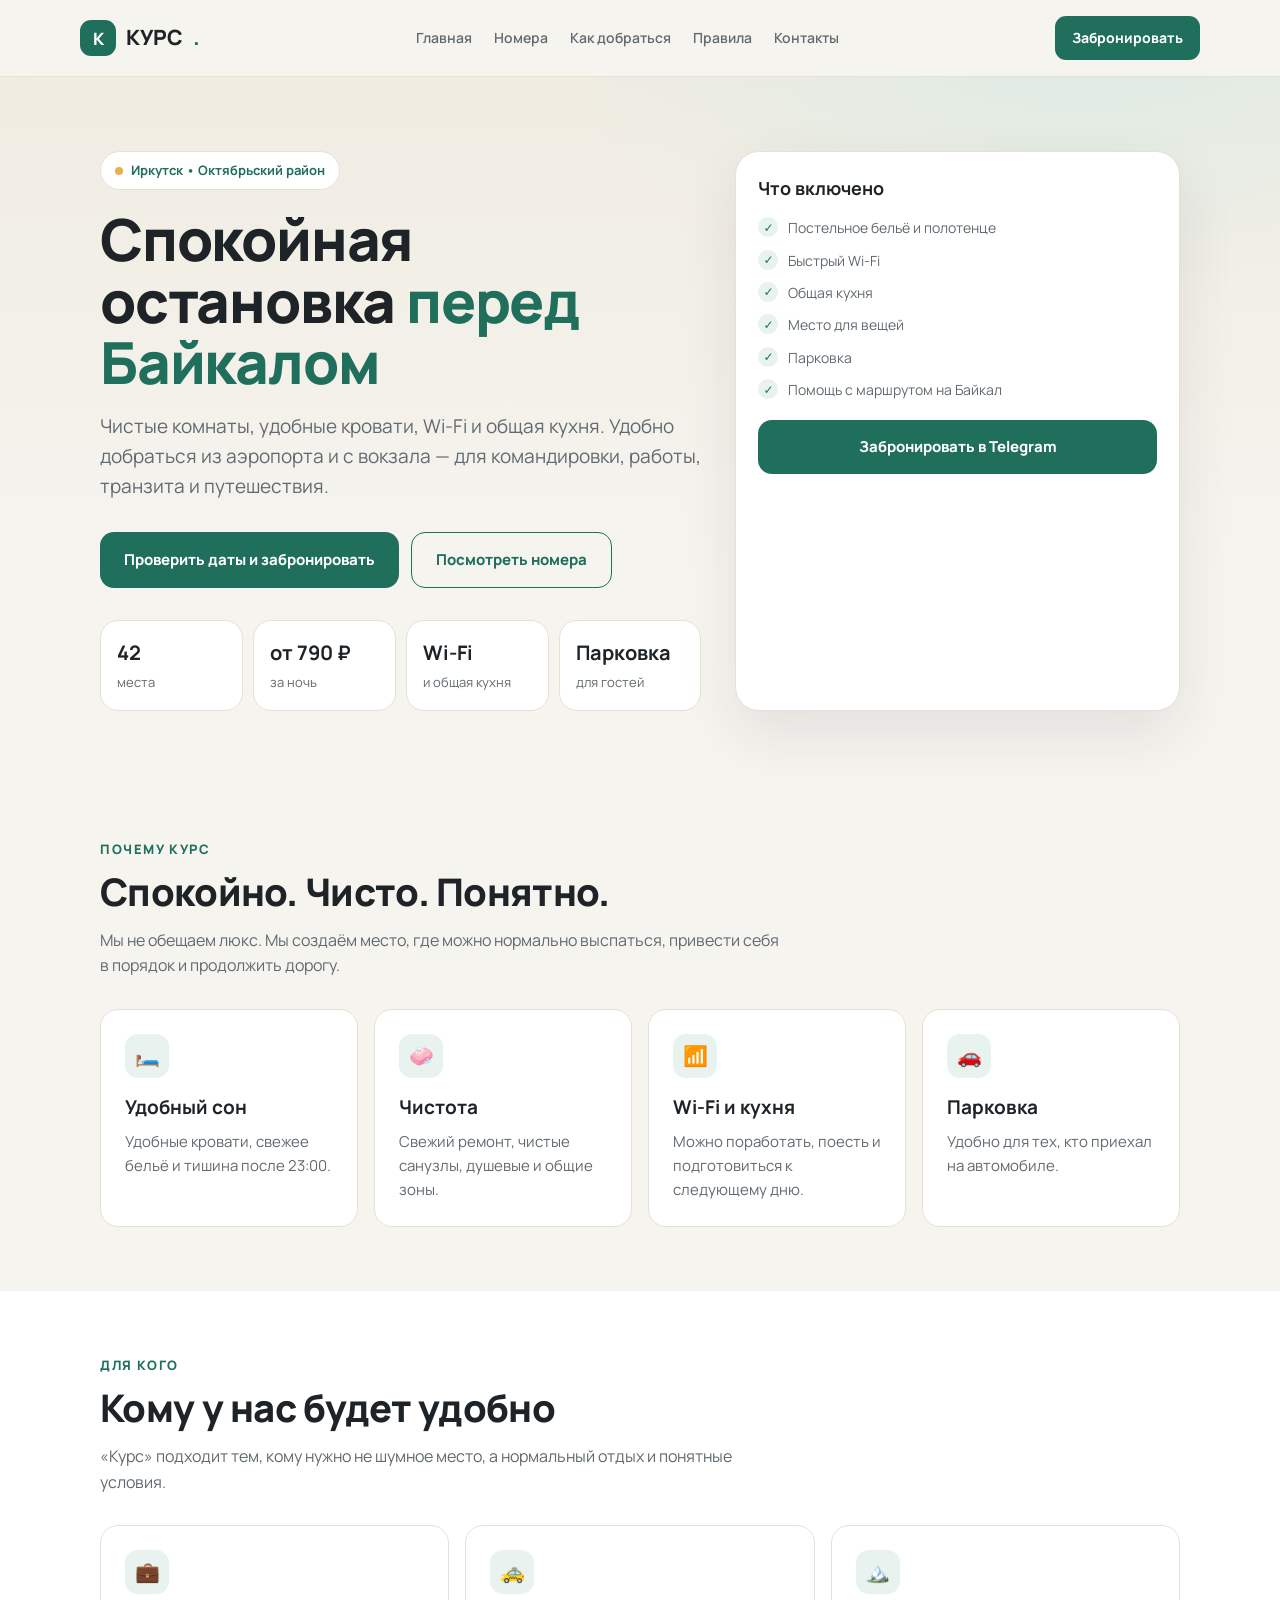
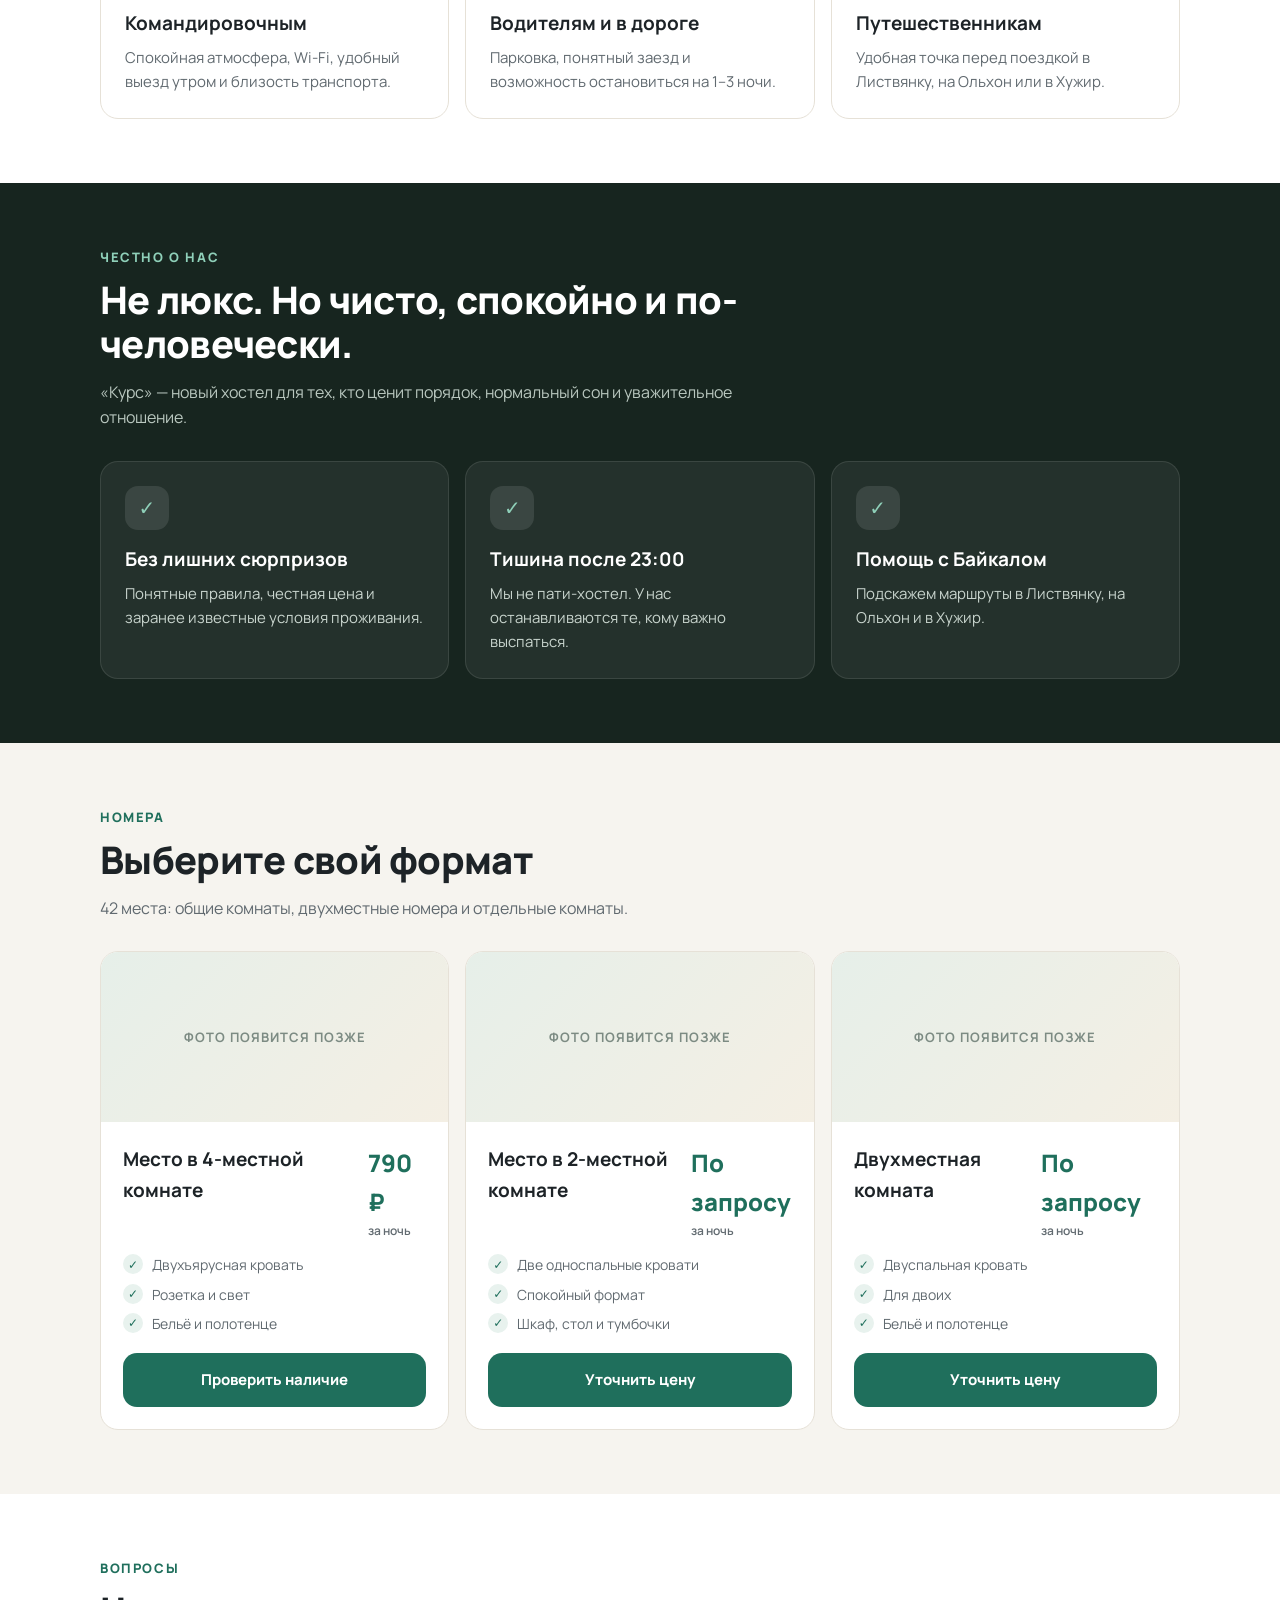
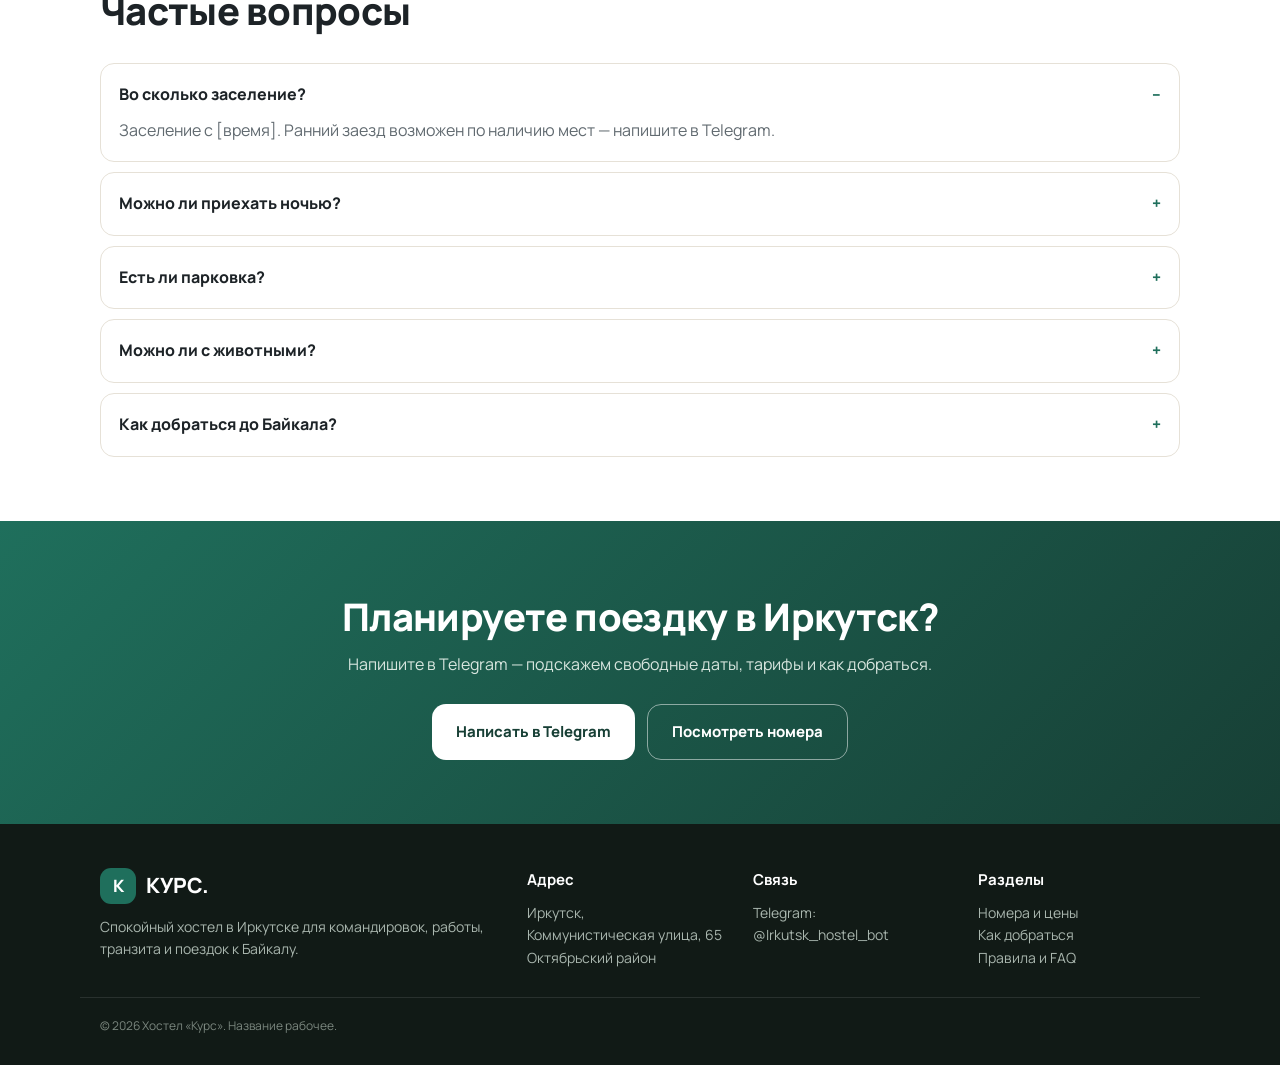
==== index.html @ c894ea17 "Add initial index.html for hostel website This is the initial commit of the index.html file containi" ====
<!doctype html>
<html lang="ru">
<head>
  <meta charset="utf-8">
  <meta name="viewport" content="width=device-width, initial-scale=1">
  <title>Курс — спокойный хостел в Иркутске | от 790 ₽</title>
  <meta name="description" content="Хостел «Курс» в Иркутске: чистые комнаты, удобные кровати, Wi-Fi, кухня и парковка. Удобно добраться из аэропорта и с вокзала. От 790 ₽.">
  <link rel="stylesheet" href="style.css">
</head>
<body>

<header>
  <div class="container nav">
    <div class="brand">
      <div class="brand-mark">К</div>
      КУРС<span>.</span>
    </div>
    <nav class="menu">
      <a href="index.html">Главная</a>
      <a href="rooms.html">Номера</a>
      <a href="directions.html">Как добраться</a>
      <a href="rules.html">Правила</a>
      <a href="contacts.html">Контакты</a>
    </nav>
    <a class="btn small" href="https://t.me/Irkutsk_hostel_bot">Забронировать</a>
  </div>
</header>

<main>

  <section class="hero">
    <div class="container hero-grid">

      <div>
        <div class="badge">
          <span class="dot"></span>
          Иркутск • Октябрьский район
        </div>

        <h1>
          Спокойная остановка <em>перед Байкалом</em>
        </h1>

        <p>
          Чистые комнаты, удобные кровати, Wi-Fi и общая кухня.
          Удобно добраться из аэропорта и с вокзала — для командировки,
          работы, транзита и путешествия.
        </p>

        <div class="hero-actions">
          <a class="btn" href="https://t.me/Irkutsk_hostel_bot">
            Проверить даты и забронировать
          </a>
          <a class="btn ghost" href="rooms.html">
            Посмотреть номера
          </a>
        </div>

        <div class="hero-facts">
          <div class="fact">
            <b>42</b>
            <span>места</span>
          </div>
          <div class="fact">
            <b>от 790 ₽</b>
            <span>за ночь</span>
          </div>
          <div class="fact">
            <b>Wi-Fi</b>
            <span>и общая кухня</span>
          </div>
          <div class="fact">
            <b>Парковка</b>
            <span>для гостей</span>
          </div>
        </div>
      </div>

      <aside class="hero-card">
        <h3>Что включено</h3>
        <ul>
          <li><span class="check">✓</span> Постельное бельё и полотенце</li>
          <li><span class="check">✓</span> Быстрый Wi-Fi</li>
          <li><span class="check">✓</span> Общая кухня</li>
          <li><span class="check">✓</span> Место для вещей</li>
          <li><span class="check">✓</span> Парковка</li>
          <li><span class="check">✓</span> Помощь с маршрутом на Байкал</li>
        </ul>
        <a class="btn" style="width: 100%; margin-top: 18px;" href="https://t.me/Irkutsk_hostel_bot">
          Забронировать в Telegram
        </a>
      </aside>

    </div>
  </section>

  <section>
    <div class="container">
      <div class="section-head">
        <div class="kicker">Почему Курс</div>
        <h2>Спокойно. Чисто. Понятно.</h2>
        <p class="sub">
          Мы не обещаем люкс. Мы создаём место, где можно нормально
          выспаться, привести себя в порядок и продолжить дорогу.
        </p>
      </div>

      <div class="grid four">
        <div class="card">
          <div class="icon">🛏️</div>
          <h3>Удобный сон</h3>
          <p>Удобные кровати, свежее бельё и тишина после 23:00.</p>
        </div>

        <div class="card">
          <div class="icon">🧼</div>
          <h3>Чистота</h3>
          <p>Свежий ремонт, чистые санузлы, душевые и общие зоны.</p>
        </div>

        <div class="card">
          <div class="icon">📶</div>
          <h3>Wi-Fi и кухня</h3>
          <p>Можно поработать, поесть и подготовиться к следующему дню.</p>
        </div>

        <div class="card">
          <div class="icon">🚗</div>
          <h3>Парковка</h3>
          <p>Удобно для тех, кто приехал на автомобиле.</p>
        </div>
      </div>
    </div>
  </section>

  <section style="background: #fff;">
    <div class="container">
      <div class="section-head">
        <div class="kicker">Для кого</div>
        <h2>Кому у нас будет удобно</h2>
        <p class="sub">
          «Курс» подходит тем, кому нужно не шумное место,
          а нормальный отдых и понятные условия.
        </p>
      </div>

      <div class="grid three">
        <div class="card">
          <div class="icon">💼</div>
          <h3>Командировочным</h3>
          <p>Спокойная атмосфера, Wi-Fi, удобный выезд утром и близость транспорта.</p>
        </div>

        <div class="card">
          <div class="icon">🚕</div>
          <h3>Водителям и в дороге</h3>
          <p>Парковка, понятный заезд и возможность остановиться на 1–3 ночи.</p>
        </div>

        <div class="card">
          <div class="icon">🏔️</div>
          <h3>Путешественникам</h3>
          <p>Удобная точка перед поездкой в Листвянку, на Ольхон или в Хужир.</p>
        </div>
      </div>
    </div>
  </section>

  <section class="dark">
    <div class="container">
      <div class="section-head">
        <div class="kicker">Честно о нас</div>
        <h2>Не люкс. Но чисто, спокойно и по-человечески.</h2>
        <p class="sub">
          «Курс» — новый хостел для тех, кто ценит порядок,
          нормальный сон и уважительное отношение.
        </p>
      </div>

      <div class="grid three">
        <div class="card">
          <div class="icon">✓</div>
          <h3>Без лишних сюрпризов</h3>
          <p>Понятные правила, честная цена и заранее известные условия проживания.</p>
        </div>

        <div class="card">
          <div class="icon">✓</div>
          <h3>Тишина после 23:00</h3>
          <p>Мы не пати-хостел. У нас останавливаются те, кому важно выспаться.</p>
        </div>

        <div class="card">
          <div class="icon">✓</div>
          <h3>Помощь с Байкалом</h3>
          <p>Подскажем маршруты в Листвянку, на Ольхон и в Хужир.</p>
        </div>
      </div>
    </div>
  </section>

  <section>
    <div class="container">
      <div class="section-head">
        <div class="kicker">Номера</div>
        <h2>Выберите свой формат</h2>
        <p class="sub">
          42 места: общие комнаты, двухместные номера и отдельные комнаты.
        </p>
      </div>

      <div class="grid three">

        <div class="card room">
          <div class="visual">Фото появится позже</div>
          <div class="room-body">
            <div class="room-top">
              <h3>Место в 4-местной комнате</h3>
              <div class="price">790 ₽<small>за ночь</small></div>
            </div>
            <ul>
              <li><span class="check">✓</span> Двухъярусная кровать</li>
              <li><span class="check">✓</span> Розетка и свет</li>
              <li><span class="check">✓</span> Бельё и полотенце</li>
            </ul>
            <a class="btn" style="width: 100%;" href="https://t.me/Irkutsk_hostel_bot">
              Проверить наличие
            </a>
          </div>
        </div>

        <div class="card room">
          <div class="visual">Фото появится позже</div>
          <div class="room-body">
            <div class="room-top">
              <h3>Место в 2-местной комнате</h3>
              <div class="price">По запросу<small>за ночь</small></div>
            </div>
            <ul>
              <li><span class="check">✓</span> Две односпальные кровати</li>
              <li><span class="check">✓</span> Спокойный формат</li>
              <li><span class="check">✓</span> Шкаф, стол и тумбочки</li>
            </ul>
            <a class="btn" style="width: 100%;" href="https://t.me/Irkutsk_hostel_bot">
              Уточнить цену
            </a>
          </div>
        </div>

        <div class="card room">
          <div class="visual">Фото появится позже</div>
          <div class="room-body">
            <div class="room-top">
              <h3>Двухместная комната</h3>
              <div class="price">По запросу<small>за ночь</small></div>
            </div>
            <ul>
              <li><span class="check">✓</span> Двуспальная кровать</li>
              <li><span class="check">✓</span> Для двоих</li>
              <li><span class="check">✓</span> Бельё и полотенце</li>
            </ul>
            <a class="btn" style="width: 100%;" href="https://t.me/Irkutsk_hostel_bot">
              Уточнить цену
            </a>
          </div>
        </div>

      </div>
    </div>
  </section>

  <section style="background: #fff;">
    <div class="container">
      <div class="section-head">
        <div class="kicker">Вопросы</div>
        <h2>Частые вопросы</h2>
      </div>

      <div class="faq">
        <details open>
          <summary>Во сколько заселение?</summary>
          <p>Заселение с [время]. Ранний заезд возможен по наличию мест — напишите в Telegram.</p>
        </details>

        <details>
          <summary>Можно ли приехать ночью?</summary>
          <p>Напишите заранее в Telegram — подскажем порядок заселения.</p>
        </details>

        <details>
          <summary>Есть ли парковка?</summary>
          <p>Да, для гостей предусмотрена парковка.</p>
        </details>

        <details>
          <summary>Можно ли с животными?</summary>
          <p>К сожалению, животных мы не размещаем.</p>
        </details>

        <details>
          <summary>Как добраться до Байкала?</summary>
          <p>Подскажем маршруты до Листвянки, Ольхона и Хужира.</p>
        </details>
      </div>
    </div>
  </section>

  <section class="cta">
    <div class="container">
      <h2>Планируете поездку в Иркутск?</h2>
      <p>Напишите в Telegram — подскажем свободные даты, тарифы и как добраться.</p>

      <div style="display: flex; gap: 12px; justify-content: center; flex-wrap: wrap;">
        <a class="btn" href="https://t.me/Irkutsk_hostel_bot">Написать в Telegram</a>
        <a class="btn ghost" href="rooms.html">Посмотреть номера</a>
      </div>
    </div>
  </section>

</main>

<footer>
  <div class="container footer-grid">
    <div>
      <div class="brand" style="color: #fff; margin-bottom: 12px;">
        <div class="brand-mark">К</div>
        КУРС.
      </div>
      <p>
        Спокойный хостел в Иркутске для командировок, работы,
        транзита и поездок к Байкалу.
      </p>
    </div>

    <div>
      <h4>Адрес</h4>
      <p>
        Иркутск,<br>
        Коммунистическая улица, 65<br>
        Октябрьский район
      </p>
    </div>

    <div>
      <h4>Связь</h4>
      <p>
        <a href="https://t.me/Irkutsk_hostel_bot">Telegram: @Irkutsk_hostel_bot</a>
      </p>
    </div>

    <div>
      <h4>Разделы</h4>
      <p>
        <a href="rooms.html">Номера и цены</a><br>
        <a href="directions.html">Как добраться</a><br>
        <a href="rules.html">Правила и FAQ</a>
      </p>
    </div>
  </div>

  <div class="container copyright">
    © 2026 Хостел «Курс». Название рабочее.
  </div>
</footer>

</body>
</html>
---- style.css ----
@import url('https://fonts.googleapis.com/css2?family=Manrope:wght@400;500;600;700;800&display=swap');

:root {
  --bg: #f6f4ef;
  --card: #ffffff;
  --ink: #1d2327;
  --muted: #616a70;
  --accent: #1f6f5c;
  --accent-2: #e8b04b;
  --line: #e6e1d7;
  --radius: 18px;
}

* {
  box-sizing: border-box;
  margin: 0;
  padding: 0;
}

html {
  scroll-behavior: smooth;
}

body {
  font-family: 'Manrope', system-ui, -apple-system, Segoe UI, Roboto, Arial, sans-serif;
  background: var(--bg);
  color: var(--ink);
  line-height: 1.6;
  -webkit-font-smoothing: antialiased;
}

a {
  color: inherit;
  text-decoration: none;
}

.container {
  width: min(1120px, 100%);
  margin: 0 auto;
  padding: 0 20px;
}

header {
  position: sticky;
  top: 0;
  z-index: 100;
  background: rgba(246, 244, 239, 0.92);
  backdrop-filter: blur(14px);
  border-bottom: 1px solid var(--line);
}

.nav {
  display: flex;
  align-items: center;
  justify-content: space-between;
  gap: 16px;
  padding: 16px 0;
}

.brand {
  display: flex;
  align-items: center;
  gap: 10px;
  font-weight: 800;
  font-size: 21px;
}

.brand-mark {
  width: 36px;
  height: 36px;
  border-radius: 11px;
  background: var(--accent);
  color: #fff;
  display: grid;
  place-items: center;
  font-size: 17px;
}

.brand span {
  color: var(--accent);
}

.menu {
  display: none;
  align-items: center;
  gap: 22px;
  font-weight: 600;
  font-size: 14px;
  color: var(--muted);
}

.btn {
  display: inline-flex;
  align-items: center;
  justify-content: center;
  background: var(--accent);
  color: #fff;
  border: 0;
  border-radius: 14px;
  padding: 15px 24px;
  font: inherit;
  font-weight: 750;
  font-size: 15px;
  cursor: pointer;
  transition: 0.2s;
}

.btn:hover {
  background: #185a4b;
}

.btn.ghost {
  background: transparent;
  color: var(--accent);
  border: 1.6px solid var(--accent);
}

.btn.small {
  padding: 11px 17px;
  font-size: 14px;
  border-radius: 11px;
}

.hero {
  padding: 74px 0 64px;
  background:
    radial-gradient(900px 500px at 85% -10%, #dcebe4 0%, transparent 60%),
    linear-gradient(180deg, #f0ece2 0%, var(--bg) 70%);
}

.hero-grid {
  display: grid;
  gap: 34px;
}

.badge {
  display: inline-flex;
  align-items: center;
  gap: 8px;
  background: #fff;
  border: 1px solid var(--line);
  border-radius: 100px;
  padding: 8px 14px;
  font-size: 13px;
  font-weight: 700;
  color: var(--accent);
}

.dot {
  width: 8px;
  height: 8px;
  border-radius: 50%;
  background: var(--accent-2);
}

h1 {
  font-size: clamp(34px, 8vw, 58px);
  line-height: 1.06;
  letter-spacing: -1.2px;
  font-weight: 850;
  margin: 18px 0;
}

h1 em {
  font-style: normal;
  color: var(--accent);
}

.hero p {
  font-size: clamp(16px, 4vw, 19px);
  color: var(--muted);
  max-width: 620px;
}

.hero-actions {
  display: flex;
  flex-direction: column;
  gap: 12px;
  margin-top: 30px;
}

.hero-facts {
  display: grid;
  grid-template-columns: repeat(2, 1fr);
  gap: 10px;
  margin-top: 32px;
}

.fact {
  background: #fff;
  border: 1px solid var(--line);
  border-radius: var(--radius);
  padding: 16px;
}

.fact b {
  display: block;
  font-size: 20px;
}

.fact span {
  font-size: 13px;
  color: var(--muted);
}

.hero-card {
  background: #fff;
  border: 1px solid var(--line);
  border-radius: 24px;
  padding: 22px;
  box-shadow: 0 24px 60px rgba(29, 35, 39, 0.09);
}

.hero-card h3 {
  font-size: 18px;
  margin-bottom: 8px;
}

.hero-card ul {
  list-style: none;
  display: grid;
  gap: 10px;
  margin-top: 14px;
}

.hero-card li {
  display: flex;
  gap: 10px;
  color: var(--muted);
  font-size: 14px;
}

.check {
  flex: 0 0 auto;
  width: 20px;
  height: 20px;
  border-radius: 50%;
  background: #e8f2ee;
  color: var(--accent);
  display: grid;
  place-items: center;
  font-size: 12px;
  font-weight: 800;
}

section {
  padding: 64px 0;
}

.section-head {
  max-width: 680px;
  margin-bottom: 30px;
}

.kicker {
  color: var(--accent);
  font-weight: 800;
  font-size: 13px;
  letter-spacing: 1.6px;
  text-transform: uppercase;
}

h2 {
  font-size: clamp(26px, 6vw, 38px);
  line-height: 1.15;
  letter-spacing: -0.7px;
  margin: 10px 0 14px;
  font-weight: 820;
}

.sub {
  color: var(--muted);
  font-size: 16px;
}

.grid {
  display: grid;
  gap: 16px;
}

.card {
  background: var(--card);
  border: 1px solid var(--line);
  border-radius: var(--radius);
  padding: 24px;
}

.icon {
  width: 44px;
  height: 44px;
  border-radius: 13px;
  background: #e8f2ee;
  color: var(--accent);
  display: grid;
  place-items: center;
  font-size: 20px;
  margin-bottom: 14px;
}

.card h3 {
  font-size: 19px;
  margin-bottom: 8px;
}

.card p {
  color: var(--muted);
  font-size: 15px;
}

.room {
  overflow: hidden;
  padding: 0;
}

.room-body {
  padding: 22px;
}

.room-top {
  display: flex;
  justify-content: space-between;
  gap: 10px;
}

.room h3 {
  margin-bottom: 6px;
}

.room ul {
  list-style: none;
  display: grid;
  gap: 7px;
  margin: 14px 0 18px;
  color: var(--muted);
  font-size: 14px;
}

.room li {
  display: flex;
  gap: 9px;
}

.price {
  font-size: 24px;
  font-weight: 850;
  color: var(--accent);
}

.price small {
  display: block;
  font-size: 12px;
  color: var(--muted);
  font-weight: 600;
}

.visual {
  height: 170px;
  background: linear-gradient(135deg, #e6efe9, #f4efe4);
  display: grid;
  place-items: center;
  color: #7c8b83;
  font-weight: 700;
  font-size: 13px;
  letter-spacing: 1px;
  text-transform: uppercase;
}

.dark {
  background: #17251f;
  color: #e9efe9;
}

.dark .kicker {
  color: #8fd0b9;
}

.dark h2 {
  color: #fff;
}

.dark .sub {
  color: #b9c7bf;
}

.dark .card {
  background: rgba(255, 255, 255, 0.06);
  border-color: rgba(255, 255, 255, 0.1);
}

.dark .card h3 {
  color: #fff;
}

.dark .card p {
  color: #c8d4cd;
}

.dark .icon {
  background: rgba(255, 255, 255, 0.1);
  color: #8fd0b9;
}

.faq {
  display: grid;
  gap: 10px;
}

.faq details {
  background: #fff;
  border: 1px solid var(--line);
  border-radius: 14px;
  padding: 18px;
}

.faq summary {
  font-weight: 750;
  cursor: pointer;
  list-style: none;
  display: flex;
  justify-content: space-between;
}

.faq summary::after {
  content: '+';
  color: var(--accent);
  font-weight: 800;
}

.faq details[open] summary::after {
  content: '–';
}

.faq p {
  margin-top: 10px;
  color: var(--muted);
}

.cta {
  background: linear-gradient(135deg, #1f6f5c, #173f35);
  color: #fff;
  text-align: center;
}

.cta h2 {
  color: #fff;
}

.cta p {
  color: #d8e6df;
  max-width: 620px;
  margin: 0 auto 26px;
}

.cta .btn {
  background: #fff;
  color: #173f35;
}

.cta .btn.ghost {
  background: transparent;
  color: #fff;
  border-color: rgba(255, 255, 255, 0.5);
}

footer {
  background: #111a16;
  color: #a9b6ae;
  padding: 44px 0 30px;
  font-size: 14px;
}

.footer-grid {
  display: grid;
  gap: 24px;
}

footer h4 {
  color: #fff;
  margin-bottom: 10px;
  font-size: 15px;
}

.copyright {
  border-top: 1px solid rgba(255, 255, 255, 0.1);
  margin-top: 28px;
  padding-top: 18px;
  font-size: 12px;
  color: #7b877f;
}

@media (min-width: 760px) {
  .menu {
    display: flex;
  }

  .hero-grid {
    grid-template-columns: 1.15fr 0.85fr;
  }

  .hero-actions {
    flex-direction: row;
  }

  .hero-facts {
    grid-template-columns: repeat(4, 1fr);
  }

  .grid.two {
    grid-template-columns: repeat(2, 1fr);
  }

  .grid.three {
    grid-template-columns: repeat(3, 1fr);
  }

  .grid.four {
    grid-template-columns: repeat(4, 1fr);
  }

  .footer-grid {
    grid-template-columns: 2fr 1fr 1fr 1fr;
  }
}
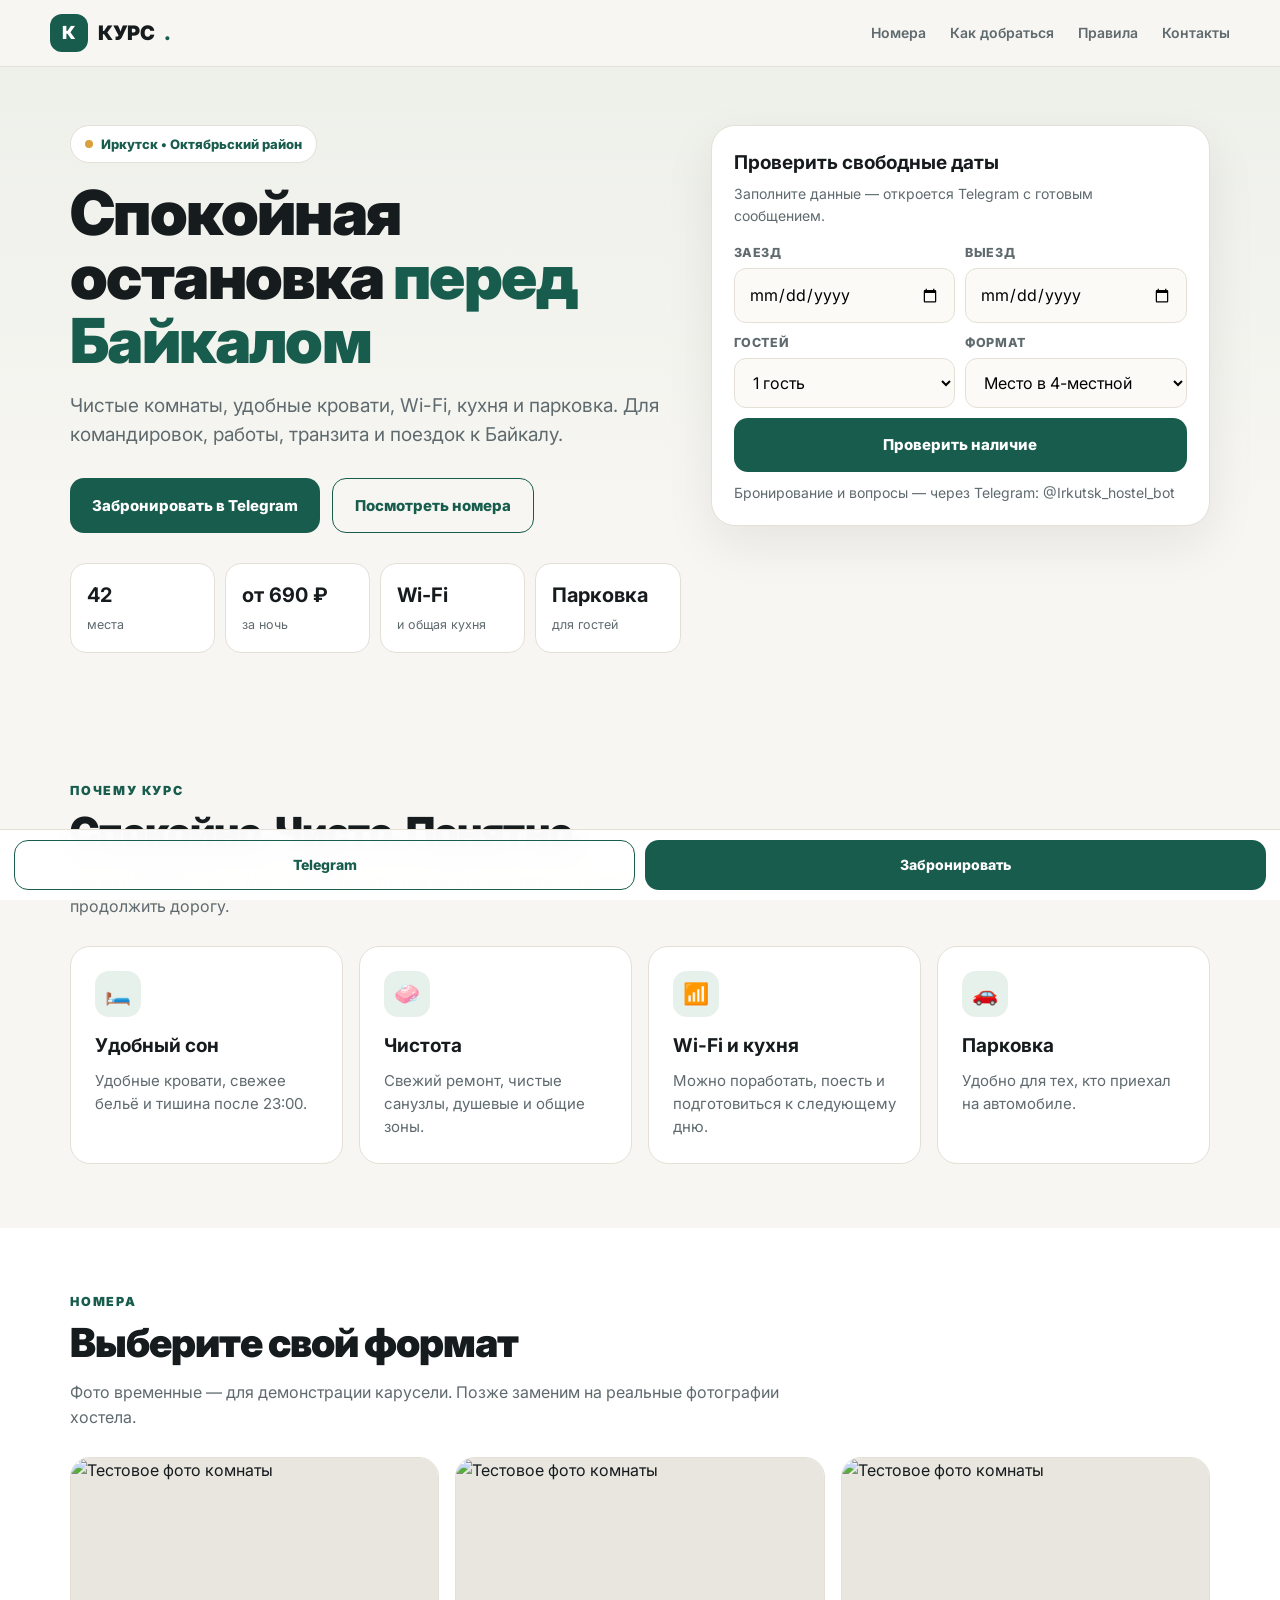
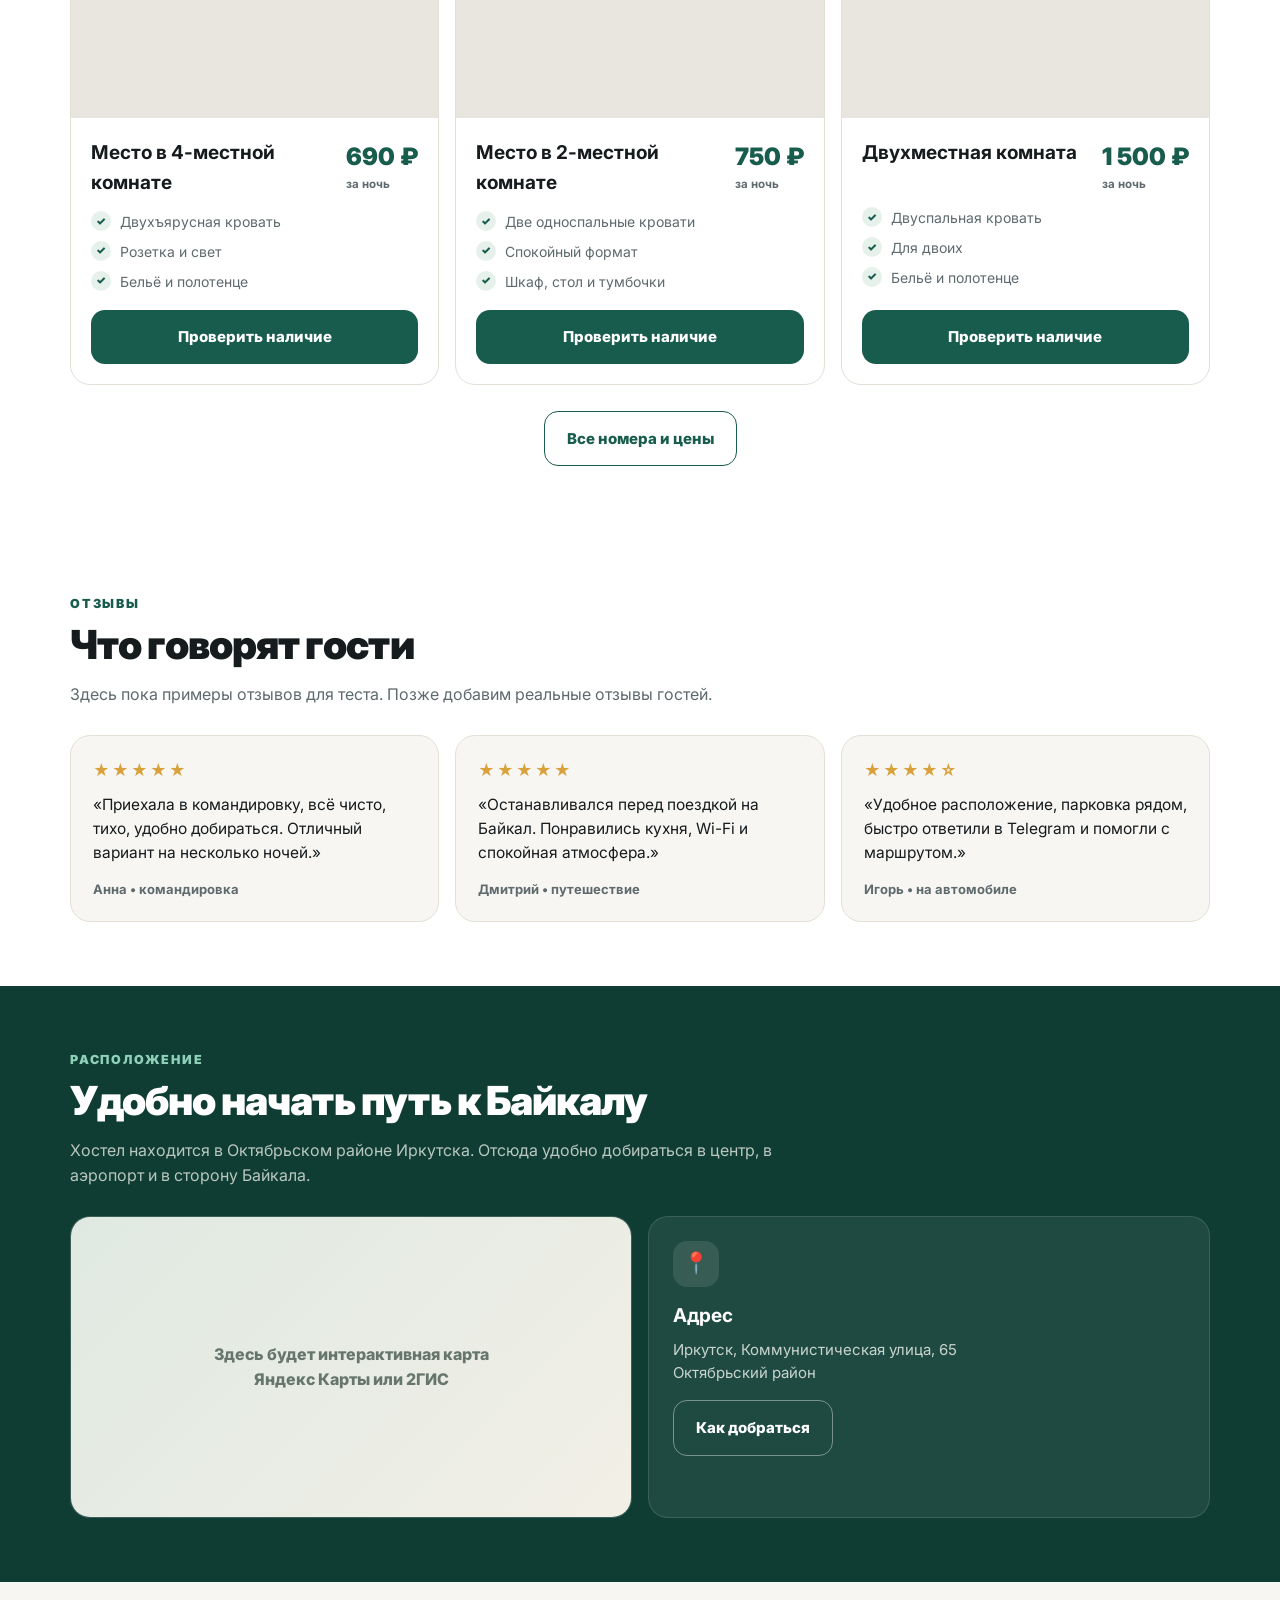
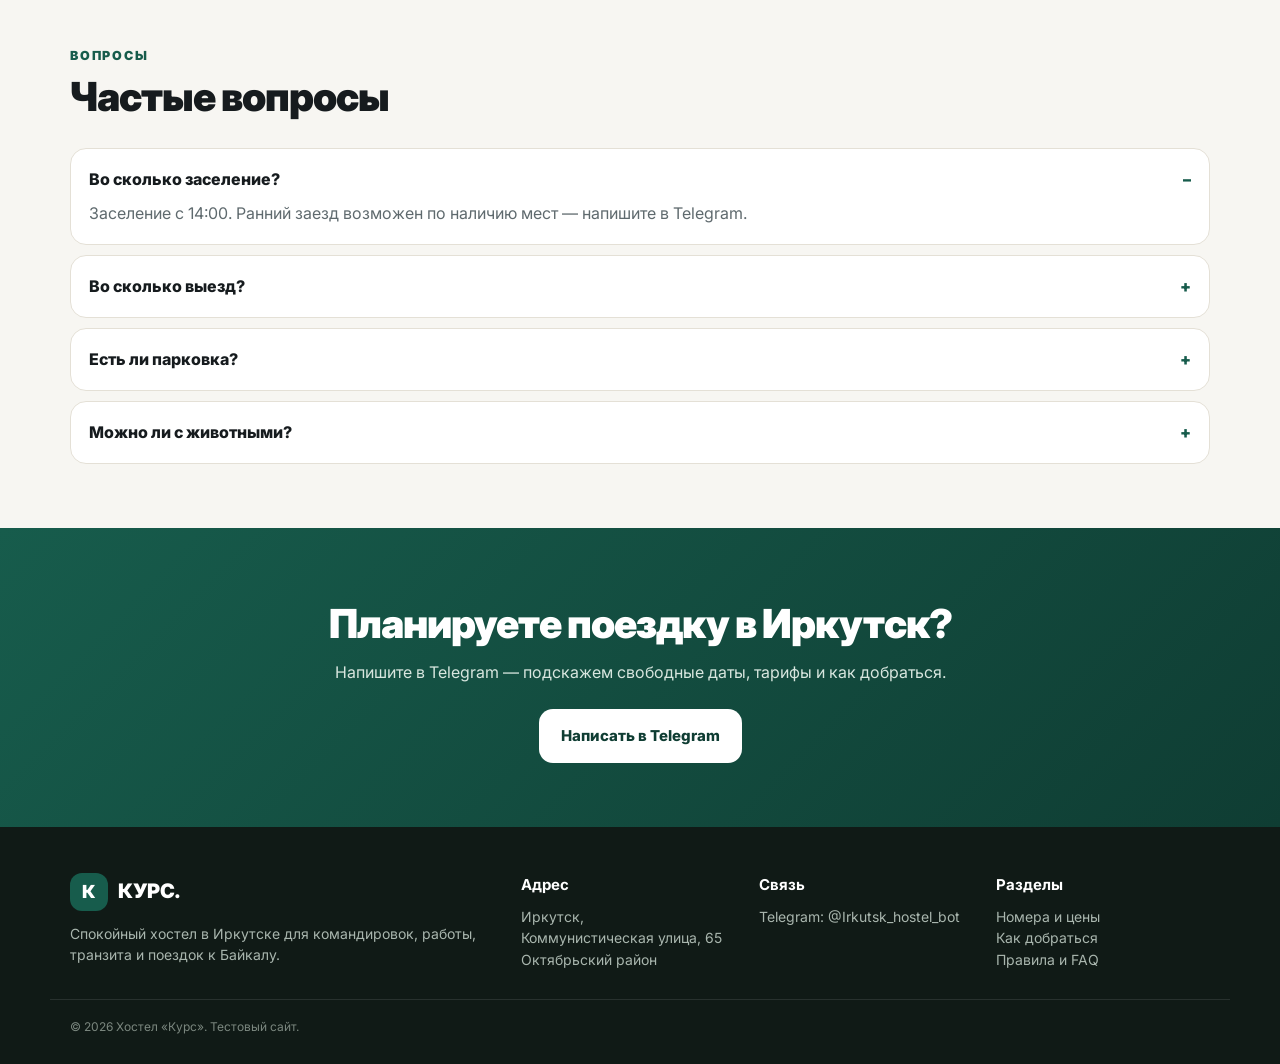
==== commit 53e3f65d: "Revise hostel details and add booking functionality Updated pricing and descriptions for the hostel," ====
--- a/index.html
+++ b/index.html
@@ -3,36 +3,54 @@
 <head>
   <meta charset="utf-8">
   <meta name="viewport" content="width=device-width, initial-scale=1">
-  <title>Курс — спокойный хостел в Иркутске | от 790 ₽</title>
-  <meta name="description" content="Хостел «Курс» в Иркутске: чистые комнаты, удобные кровати, Wi-Fi, кухня и парковка. Удобно добраться из аэропорта и с вокзала. От 790 ₽.">
+  <title>Курс — спокойный хостел в Иркутске | от 690 ₽</title>
+  <meta name="description" content="Хостел «Курс» в Иркутске: чистые комнаты, удобные кровати, Wi-Fi, кухня и парковка. От 690 ₽. Удобно из аэропорта и с вокзала.">
   <link rel="stylesheet" href="style.css">
 </head>
 <body>
 
 <header>
   <div class="container nav">
-    <div class="brand">
+    <a class="brand" href="index.html">
       <div class="brand-mark">К</div>
       КУРС<span>.</span>
-    </div>
+    </a>
+
     <nav class="menu">
-      <a href="index.html">Главная</a>
       <a href="rooms.html">Номера</a>
       <a href="directions.html">Как добраться</a>
       <a href="rules.html">Правила</a>
       <a href="contacts.html">Контакты</a>
     </nav>
-    <a class="btn small" href="https://t.me/Irkutsk_hostel_bot">Забронировать</a>
+
+    <button class="burger" onclick="document.getElementById('drawer').classList.add('open')" aria-label="Меню">
+      <span></span>
+    </button>
   </div>
 </header>
 
+<div class="drawer" id="drawer">
+  <div class="drawer-bg" onclick="document.getElementById('drawer').classList.remove('open')"></div>
+
+  <div class="drawer-panel">
+    <button class="drawer-close" onclick="document.getElementById('drawer').classList.remove('open')">×</button>
+
+    <a href="index.html">Главная</a>
+    <a href="rooms.html">Номера и цены</a>
+    <a href="directions.html">Как добраться</a>
+    <a href="rules.html">Правила и FAQ</a>
+    <a href="contacts.html">Контакты</a>
+
+    <a class="btn" href="https://t.me/Irkutsk_hostel_bot">Забронировать</a>
+  </div>
+</div>
+
 <main>
 
   <section class="hero">
     <div class="container hero-grid">
-
       <div>
-        <div class="badge">
+        <div class="eyebrow">
           <span class="dot"></span>
           Иркутск • Октябрьский район
         </div>
@@ -41,56 +59,67 @@
           Спокойная остановка <em>перед Байкалом</em>
         </h1>
 
-        <p>
-          Чистые комнаты, удобные кровати, Wi-Fi и общая кухня.
-          Удобно добраться из аэропорта и с вокзала — для командировки,
-          работы, транзита и путешествия.
+        <p class="lead">
+          Чистые комнаты, удобные кровати, Wi-Fi, кухня и парковка.
+          Для командировок, работы, транзита и поездок к Байкалу.
         </p>
 
         <div class="hero-actions">
-          <a class="btn" href="https://t.me/Irkutsk_hostel_bot">
-            Проверить даты и забронировать
-          </a>
-          <a class="btn ghost" href="rooms.html">
-            Посмотреть номера
-          </a>
-        </div>
-
-        <div class="hero-facts">
-          <div class="fact">
-            <b>42</b>
-            <span>места</span>
-          </div>
-          <div class="fact">
-            <b>от 790 ₽</b>
-            <span>за ночь</span>
-          </div>
-          <div class="fact">
-            <b>Wi-Fi</b>
-            <span>и общая кухня</span>
-          </div>
-          <div class="fact">
-            <b>Парковка</b>
-            <span>для гостей</span>
-          </div>
-        </div>
-      </div>
-
-      <aside class="hero-card">
-        <h3>Что включено</h3>
-        <ul>
-          <li><span class="check">✓</span> Постельное бельё и полотенце</li>
-          <li><span class="check">✓</span> Быстрый Wi-Fi</li>
-          <li><span class="check">✓</span> Общая кухня</li>
-          <li><span class="check">✓</span> Место для вещей</li>
-          <li><span class="check">✓</span> Парковка</li>
-          <li><span class="check">✓</span> Помощь с маршрутом на Байкал</li>
-        </ul>
-        <a class="btn" style="width: 100%; margin-top: 18px;" href="https://t.me/Irkutsk_hostel_bot">
-          Забронировать в Telegram
-        </a>
-      </aside>
-
+          <a class="btn" href="https://t.me/Irkutsk_hostel_bot">Забронировать в Telegram</a>
+          <a class="btn ghost" href="rooms.html">Посмотреть номера</a>
+        </div>
+
+        <div class="facts">
+          <div class="fact"><b>42</b><span>места</span></div>
+          <div class="fact"><b>от 690 ₽</b><span>за ночь</span></div>
+          <div class="fact"><b>Wi-Fi</b><span>и общая кухня</span></div>
+          <div class="fact"><b>Парковка</b><span>для гостей</span></div>
+        </div>
+      </div>
+
+      <div class="booking">
+        <h3>Проверить свободные даты</h3>
+        <p>Заполните данные — откроется Telegram с готовым сообщением.</p>
+
+        <form class="form" onsubmit="return sendBooking(event)">
+          <div class="field">
+            <label>Заезд</label>
+            <input type="date" id="in" required>
+          </div>
+
+          <div class="field">
+            <label>Выезд</label>
+            <input type="date" id="out" required>
+          </div>
+
+          <div class="field">
+            <label>Гостей</label>
+            <select id="guests">
+              <option>1 гость</option>
+              <option>2 гостя</option>
+              <option>3 гостя</option>
+              <option>4 гостя</option>
+              <option>5+ гостей</option>
+            </select>
+          </div>
+
+          <div class="field">
+            <label>Формат</label>
+            <select id="type">
+              <option>Место в 4-местной</option>
+              <option>Место в 2-местной</option>
+              <option>Двухместная комната</option>
+              <option>Подскажите вариант</option>
+            </select>
+          </div>
+
+          <button class="btn full" type="submit">Проверить наличие</button>
+        </form>
+
+        <p class="note">
+          Бронирование и вопросы — через Telegram: @Irkutsk_hostel_bot
+        </p>
+      </div>
     </div>
   </section>
 
@@ -100,8 +129,8 @@
         <div class="kicker">Почему Курс</div>
         <h2>Спокойно. Чисто. Понятно.</h2>
         <p class="sub">
-          Мы не обещаем люкс. Мы создаём место, где можно нормально
-          выспаться, привести себя в порядок и продолжить дорогу.
+          Мы не обещаем люкс. Мы создаём место, где можно выспаться,
+          привести себя в порядок и продолжить дорогу.
         </p>
       </div>
 
@@ -136,140 +165,159 @@
   <section style="background: #fff;">
     <div class="container">
       <div class="section-head">
-        <div class="kicker">Для кого</div>
-        <h2>Кому у нас будет удобно</h2>
-        <p class="sub">
-          «Курс» подходит тем, кому нужно не шумное место,
-          а нормальный отдых и понятные условия.
-        </p>
-      </div>
-
-      <div class="grid three">
-        <div class="card">
-          <div class="icon">💼</div>
-          <h3>Командировочным</h3>
-          <p>Спокойная атмосфера, Wi-Fi, удобный выезд утром и близость транспорта.</p>
-        </div>
-
-        <div class="card">
-          <div class="icon">🚕</div>
-          <h3>Водителям и в дороге</h3>
-          <p>Парковка, понятный заезд и возможность остановиться на 1–3 ночи.</p>
-        </div>
-
-        <div class="card">
-          <div class="icon">🏔️</div>
-          <h3>Путешественникам</h3>
-          <p>Удобная точка перед поездкой в Листвянку, на Ольхон или в Хужир.</p>
-        </div>
-      </div>
-    </div>
-  </section>
-
-  <section class="dark">
-    <div class="container">
-      <div class="section-head">
-        <div class="kicker">Честно о нас</div>
-        <h2>Не люкс. Но чисто, спокойно и по-человечески.</h2>
-        <p class="sub">
-          «Курс» — новый хостел для тех, кто ценит порядок,
-          нормальный сон и уважительное отношение.
-        </p>
-      </div>
-
-      <div class="grid three">
-        <div class="card">
-          <div class="icon">✓</div>
-          <h3>Без лишних сюрпризов</h3>
-          <p>Понятные правила, честная цена и заранее известные условия проживания.</p>
-        </div>
-
-        <div class="card">
-          <div class="icon">✓</div>
-          <h3>Тишина после 23:00</h3>
-          <p>Мы не пати-хостел. У нас останавливаются те, кому важно выспаться.</p>
-        </div>
-
-        <div class="card">
-          <div class="icon">✓</div>
-          <h3>Помощь с Байкалом</h3>
-          <p>Подскажем маршруты в Листвянку, на Ольхон и в Хужир.</p>
-        </div>
-      </div>
-    </div>
-  </section>
-
-  <section>
-    <div class="container">
-      <div class="section-head">
         <div class="kicker">Номера</div>
         <h2>Выберите свой формат</h2>
         <p class="sub">
-          42 места: общие комнаты, двухместные номера и отдельные комнаты.
+          Фото временные — для демонстрации карусели.
+          Позже заменим на реальные фотографии хостела.
         </p>
       </div>
 
       <div class="grid three">
 
         <div class="card room">
-          <div class="visual">Фото появится позже</div>
+          <div class="gallery">
+            <img src="https://images.unsplash.com/photo-1555854877-bab0e564b8d5?auto=format&fit=crop&w=900&q=70" alt="Тестовое фото комнаты">
+            <img src="https://images.unsplash.com/photo-1590490360182-c33d57733427?auto=format&fit=crop&w=900&q=70" alt="Тестовое фото комнаты">
+          </div>
+
           <div class="room-body">
             <div class="room-top">
               <h3>Место в 4-местной комнате</h3>
-              <div class="price">790 ₽<small>за ночь</small></div>
+              <div class="price">690 ₽<small>за ночь</small></div>
             </div>
+
             <ul>
               <li><span class="check">✓</span> Двухъярусная кровать</li>
               <li><span class="check">✓</span> Розетка и свет</li>
               <li><span class="check">✓</span> Бельё и полотенце</li>
             </ul>
-            <a class="btn" style="width: 100%;" href="https://t.me/Irkutsk_hostel_bot">
-              Проверить наличие
-            </a>
+
+            <a class="btn" href="https://t.me/Irkutsk_hostel_bot">Проверить наличие</a>
           </div>
         </div>
 
         <div class="card room">
-          <div class="visual">Фото появится позже</div>
+          <div class="gallery">
+            <img src="https://images.unsplash.com/photo-1522771731526-281b37dd1902?auto=format&fit=crop&w=900&q=70" alt="Тестовое фото комнаты">
+            <img src="https://images.unsplash.com/photo-1505693314120-0d443867891c?auto=format&fit=crop&w=900&q=70" alt="Тестовое фото комнаты">
+          </div>
+
           <div class="room-body">
             <div class="room-top">
               <h3>Место в 2-местной комнате</h3>
-              <div class="price">По запросу<small>за ночь</small></div>
+              <div class="price">750 ₽<small>за ночь</small></div>
             </div>
+
             <ul>
               <li><span class="check">✓</span> Две односпальные кровати</li>
               <li><span class="check">✓</span> Спокойный формат</li>
               <li><span class="check">✓</span> Шкаф, стол и тумбочки</li>
             </ul>
-            <a class="btn" style="width: 100%;" href="https://t.me/Irkutsk_hostel_bot">
-              Уточнить цену
-            </a>
+
+            <a class="btn" href="https://t.me/Irkutsk_hostel_bot">Проверить наличие</a>
           </div>
         </div>
 
         <div class="card room">
-          <div class="visual">Фото появится позже</div>
+          <div class="gallery">
+            <img src="https://images.unsplash.com/photo-1611892440504-42a792e24d32?auto=format&fit=crop&w=900&q=70" alt="Тестовое фото комнаты">
+            <img src="https://images.unsplash.com/photo-1598928506311-c55ded91a20c?auto=format&fit=crop&w=900&q=70" alt="Тестовое фото комнаты">
+          </div>
+
           <div class="room-body">
             <div class="room-top">
               <h3>Двухместная комната</h3>
-              <div class="price">По запросу<small>за ночь</small></div>
+              <div class="price">1 500 ₽<small>за ночь</small></div>
             </div>
+
             <ul>
               <li><span class="check">✓</span> Двуспальная кровать</li>
               <li><span class="check">✓</span> Для двоих</li>
               <li><span class="check">✓</span> Бельё и полотенце</li>
             </ul>
-            <a class="btn" style="width: 100%;" href="https://t.me/Irkutsk_hostel_bot">
-              Уточнить цену
-            </a>
-          </div>
-        </div>
-
-      </div>
-    </div>
-  </section>
-
-  <section style="background: #fff;">
+
+            <a class="btn" href="https://t.me/Irkutsk_hostel_bot">Проверить наличие</a>
+          </div>
+        </div>
+
+      </div>
+
+      <div style="text-align: center; margin-top: 26px;">
+        <a class="btn ghost" href="rooms.html">Все номера и цены</a>
+      </div>
+    </div>
+  </section>
+
+  <section class="reviews">
+    <div class="container">
+      <div class="section-head">
+        <div class="kicker">Отзывы</div>
+        <h2>Что говорят гости</h2>
+        <p class="sub">
+          Здесь пока примеры отзывов для теста.
+          Позже добавим реальные отзывы гостей.
+        </p>
+      </div>
+
+      <div class="grid three">
+        <div class="review">
+          <div class="stars">★★★★★</div>
+          <p>«Приехала в командировку, всё чисто, тихо, удобно добираться. Отличный вариант на несколько ночей.»</p>
+          <div class="review-author">Анна • командировка</div>
+        </div>
+
+        <div class="review">
+          <div class="stars">★★★★★</div>
+          <p>«Останавливался перед поездкой на Байкал. Понравились кухня, Wi-Fi и спокойная атмосфера.»</p>
+          <div class="review-author">Дмитрий • путешествие</div>
+        </div>
+
+        <div class="review">
+          <div class="stars">★★★★☆</div>
+          <p>«Удобное расположение, парковка рядом, быстро ответили в Telegram и помогли с маршрутом.»</p>
+          <div class="review-author">Игорь • на автомобиле</div>
+        </div>
+      </div>
+    </div>
+  </section>
+
+  <section class="dark">
+    <div class="container">
+      <div class="section-head">
+        <div class="kicker">Расположение</div>
+        <h2>Удобно начать путь к Байкалу</h2>
+        <p class="sub">
+          Хостел находится в Октябрьском районе Иркутска.
+          Отсюда удобно добираться в центр, в аэропорт и в сторону Байкала.
+        </p>
+      </div>
+
+      <div class="grid two">
+        <div class="card map-card">
+          <div class="map-placeholder">
+            Здесь будет интерактивная карта<br>
+            Яндекс Карты или 2ГИС
+          </div>
+        </div>
+
+        <div class="card">
+          <div class="icon">📍</div>
+          <h3>Адрес</h3>
+          <p>
+            Иркутск, Коммунистическая улица, 65<br>
+            Октябрьский район
+          </p>
+
+          <a class="btn ghost" style="margin-top: 16px; color: #fff; border-color: rgba(255,255,255,.4);" href="directions.html">
+            Как добраться
+          </a>
+        </div>
+      </div>
+    </div>
+  </section>
+
+  <section>
     <div class="container">
       <div class="section-head">
         <div class="kicker">Вопросы</div>
@@ -279,12 +327,12 @@
       <div class="faq">
         <details open>
           <summary>Во сколько заселение?</summary>
-          <p>Заселение с [время]. Ранний заезд возможен по наличию мест — напишите в Telegram.</p>
+          <p>Заселение с 14:00. Ранний заезд возможен по наличию мест — напишите в Telegram.</p>
         </details>
 
         <details>
-          <summary>Можно ли приехать ночью?</summary>
-          <p>Напишите заранее в Telegram — подскажем порядок заселения.</p>
+          <summary>Во сколько выезд?</summary>
+          <p>Выезд до 12:00. Поздний выезд — по договорённости.</p>
         </details>
 
         <details>
@@ -296,11 +344,6 @@
           <summary>Можно ли с животными?</summary>
           <p>К сожалению, животных мы не размещаем.</p>
         </details>
-
-        <details>
-          <summary>Как добраться до Байкала?</summary>
-          <p>Подскажем маршруты до Листвянки, Ольхона и Хужира.</p>
-        </details>
       </div>
     </div>
   </section>
@@ -309,11 +352,7 @@
     <div class="container">
       <h2>Планируете поездку в Иркутск?</h2>
       <p>Напишите в Telegram — подскажем свободные даты, тарифы и как добраться.</p>
-
-      <div style="display: flex; gap: 12px; justify-content: center; flex-wrap: wrap;">
-        <a class="btn" href="https://t.me/Irkutsk_hostel_bot">Написать в Telegram</a>
-        <a class="btn ghost" href="rooms.html">Посмотреть номера</a>
-      </div>
+      <a class="btn" href="https://t.me/Irkutsk_hostel_bot">Написать в Telegram</a>
     </div>
   </section>
 
@@ -359,9 +398,36 @@
   </div>
 
   <div class="container copyright">
-    © 2026 Хостел «Курс». Название рабочее.
+    © 2026 Хостел «Курс». Тестовый сайт.
   </div>
 </footer>
 
+<div class="mobile-bar">
+  <a class="btn ghost" href="https://t.me/Irkutsk_hostel_bot">Telegram</a>
+  <a class="btn" href="https://t.me/Irkutsk_hostel_bot">Забронировать</a>
+</div>
+
+<script>
+function sendBooking(e) {
+  e.preventDefault();
+
+  const checkIn = document.getElementById('in').value;
+  const checkOut = document.getElementById('out').value;
+  const guests = document.getElementById('guests').value;
+  const roomType = document.getElementById('type').value;
+
+  const text = encodeURIComponent(
+    'Здравствуйте! Хочу проверить наличие:\n' +
+    'Заезд: ' + checkIn + '\n' +
+    'Выезд: ' + checkOut + '\n' +
+    'Гостей: ' + guests + '\n' +
+    'Формат: ' + roomType
+  );
+
+  window.open('https://t.me/Irkutsk_hostel_bot?text=' + text, '_blank');
+  return false;
+}
+</script>
+
 </body>
 </html>
--- a/style.css
+++ b/style.css
@@ -1,14 +1,17 @@
-@import url('https://fonts.googleapis.com/css2?family=Manrope:wght@400;500;600;700;800&display=swap');
+@import url('https://fonts.googleapis.com/css2?family=Inter:wght@400;500;600;700;800;900&display=swap');
 
 :root {
-  --bg: #f6f4ef;
-  --card: #ffffff;
-  --ink: #1d2327;
-  --muted: #616a70;
-  --accent: #1f6f5c;
-  --accent-2: #e8b04b;
-  --line: #e6e1d7;
-  --radius: 18px;
+  --bg: #f7f6f2;
+  --surface: #ffffff;
+  --ink: #161b1e;
+  --muted: #5f6a6e;
+  --line: #e4e0d6;
+  --green: #175c4c;
+  --green-dark: #0f3d33;
+  --green-soft: #e7f1ec;
+  --gold: #d9a13b;
+  --radius: 20px;
+  --shadow: 0 18px 50px rgba(22, 27, 30, 0.08);
 }
 
 * {
@@ -22,11 +25,12 @@
 }
 
 body {
-  font-family: 'Manrope', system-ui, -apple-system, Segoe UI, Roboto, Arial, sans-serif;
+  font-family: Inter, system-ui, -apple-system, 'Segoe UI', Roboto, Arial, sans-serif;
   background: var(--bg);
   color: var(--ink);
-  line-height: 1.6;
+  line-height: 1.55;
   -webkit-font-smoothing: antialiased;
+  padding-bottom: 74px;
 }
 
 a {
@@ -34,8 +38,13 @@
   text-decoration: none;
 }
 
+img {
+  max-width: 100%;
+  display: block;
+}
+
 .container {
-  width: min(1120px, 100%);
+  width: min(1180px, 100%);
   margin: 0 auto;
   padding: 0 20px;
 }
@@ -44,8 +53,8 @@
   position: sticky;
   top: 0;
   z-index: 100;
-  background: rgba(246, 244, 239, 0.92);
-  backdrop-filter: blur(14px);
+  background: rgba(247, 246, 242, 0.94);
+  backdrop-filter: blur(16px);
   border-bottom: 1px solid var(--line);
 }
 
@@ -53,87 +62,188 @@
   display: flex;
   align-items: center;
   justify-content: space-between;
-  gap: 16px;
-  padding: 16px 0;
+  gap: 14px;
+  padding: 14px 0;
 }
 
 .brand {
   display: flex;
   align-items: center;
   gap: 10px;
-  font-weight: 800;
-  font-size: 21px;
+  font-weight: 900;
+  font-size: 20px;
+  letter-spacing: -0.4px;
 }
 
 .brand-mark {
-  width: 36px;
-  height: 36px;
-  border-radius: 11px;
-  background: var(--accent);
+  width: 38px;
+  height: 38px;
+  border-radius: 12px;
+  background: var(--green);
   color: #fff;
   display: grid;
   place-items: center;
-  font-size: 17px;
+  font-size: 18px;
 }
 
 .brand span {
-  color: var(--accent);
+  color: var(--green);
 }
 
 .menu {
   display: none;
   align-items: center;
-  gap: 22px;
+  gap: 24px;
   font-weight: 600;
   font-size: 14px;
   color: var(--muted);
+}
+
+.menu a:hover {
+  color: var(--green);
 }
 
 .btn {
   display: inline-flex;
   align-items: center;
   justify-content: center;
-  background: var(--accent);
+  gap: 8px;
+  background: var(--green);
   color: #fff;
   border: 0;
   border-radius: 14px;
-  padding: 15px 24px;
+  padding: 15px 22px;
   font: inherit;
-  font-weight: 750;
+  font-weight: 800;
   font-size: 15px;
   cursor: pointer;
   transition: 0.2s;
 }
 
 .btn:hover {
-  background: #185a4b;
+  background: var(--green-dark);
 }
 
 .btn.ghost {
   background: transparent;
-  color: var(--accent);
-  border: 1.6px solid var(--accent);
+  color: var(--green);
+  border: 1.7px solid var(--green);
+}
+
+.btn.white {
+  background: #fff;
+  color: var(--green-dark);
 }
 
 .btn.small {
-  padding: 11px 17px;
+  padding: 11px 16px;
   font-size: 14px;
-  border-radius: 11px;
+  border-radius: 12px;
+}
+
+.burger {
+  width: 44px;
+  height: 44px;
+  border: 1px solid var(--line);
+  background: #fff;
+  border-radius: 12px;
+  display: grid;
+  place-items: center;
+  cursor: pointer;
+}
+
+.burger span {
+  display: block;
+  width: 18px;
+  height: 2px;
+  background: var(--ink);
+  position: relative;
+}
+
+.burger span:before,
+.burger span:after {
+  content: '';
+  position: absolute;
+  left: 0;
+  width: 18px;
+  height: 2px;
+  background: var(--ink);
+}
+
+.burger span:before {
+  top: -6px;
+}
+
+.burger span:after {
+  top: 6px;
+}
+
+.drawer {
+  position: fixed;
+  inset: 0;
+  z-index: 200;
+  display: none;
+}
+
+.drawer.open {
+  display: block;
+}
+
+.drawer-bg {
+  position: absolute;
+  inset: 0;
+  background: rgba(15, 25, 22, 0.5);
+}
+
+.drawer-panel {
+  position: absolute;
+  top: 0;
+  right: 0;
+  width: min(340px, 88%);
+  height: 100%;
+  background: #fff;
+  padding: 24px;
+  display: flex;
+  flex-direction: column;
+  gap: 10px;
+  box-shadow: -20px 0 60px rgba(0, 0, 0, 0.2);
+}
+
+.drawer-close {
+  align-self: flex-end;
+  background: var(--green-soft);
+  color: var(--green);
+  border: 0;
+  width: 40px;
+  height: 40px;
+  border-radius: 50%;
+  font-size: 20px;
+  font-weight: 800;
+  cursor: pointer;
+}
+
+.drawer-panel a {
+  padding: 14px 12px;
+  border-radius: 12px;
+  font-weight: 700;
+}
+
+.drawer-panel a:hover {
+  background: var(--green-soft);
+  color: var(--green);
 }
 
 .hero {
-  padding: 74px 0 64px;
-  background:
-    radial-gradient(900px 500px at 85% -10%, #dcebe4 0%, transparent 60%),
-    linear-gradient(180deg, #f0ece2 0%, var(--bg) 70%);
+  padding: 58px 0 64px;
+  background: linear-gradient(180deg, #eef0ea 0%, var(--bg) 70%);
 }
 
 .hero-grid {
   display: grid;
-  gap: 34px;
-}
-
-.badge {
+  gap: 30px;
+}
+
+.eyebrow {
   display: inline-flex;
   align-items: center;
   gap: 8px;
@@ -142,54 +252,53 @@
   border-radius: 100px;
   padding: 8px 14px;
   font-size: 13px;
-  font-weight: 700;
-  color: var(--accent);
+  font-weight: 800;
+  color: var(--green);
 }
 
 .dot {
   width: 8px;
   height: 8px;
   border-radius: 50%;
-  background: var(--accent-2);
+  background: var(--gold);
 }
 
 h1 {
-  font-size: clamp(34px, 8vw, 58px);
-  line-height: 1.06;
-  letter-spacing: -1.2px;
-  font-weight: 850;
+  font-size: clamp(36px, 9vw, 62px);
+  line-height: 1.03;
+  letter-spacing: -1.6px;
+  font-weight: 900;
   margin: 18px 0;
 }
 
 h1 em {
   font-style: normal;
-  color: var(--accent);
-}
-
-.hero p {
+  color: var(--green);
+}
+
+.lead {
   font-size: clamp(16px, 4vw, 19px);
   color: var(--muted);
-  max-width: 620px;
+  max-width: 640px;
 }
 
 .hero-actions {
-  display: flex;
-  flex-direction: column;
+  display: grid;
   gap: 12px;
-  margin-top: 30px;
-}
-
-.hero-facts {
+  margin-top: 28px;
+}
+
+.facts {
   display: grid;
   grid-template-columns: repeat(2, 1fr);
   gap: 10px;
-  margin-top: 32px;
+  margin-top: 30px;
 }
 
 .fact {
   background: #fff;
   border: 1px solid var(--line);
-  border-radius: var(--radius);
+  border-radius: 16px;
   padding: 16px;
 }
 
@@ -199,35 +308,217 @@
 }
 
 .fact span {
-  font-size: 13px;
-  color: var(--muted);
-}
-
-.hero-card {
+  font-size: 12.5px;
+  color: var(--muted);
+}
+
+.booking {
   background: #fff;
   border: 1px solid var(--line);
   border-radius: 24px;
   padding: 22px;
-  box-shadow: 0 24px 60px rgba(29, 35, 39, 0.09);
-}
-
-.hero-card h3 {
-  font-size: 18px;
+  box-shadow: var(--shadow);
+}
+
+.booking h3 {
+  font-size: 19px;
+  margin-bottom: 6px;
+}
+
+.booking p {
+  color: var(--muted);
+  font-size: 14px;
+}
+
+.form {
+  display: grid;
+  gap: 10px;
+  margin-top: 16px;
+}
+
+.field {
+  display: grid;
+  gap: 6px;
+}
+
+.field label {
+  font-size: 12.5px;
+  font-weight: 800;
+  color: var(--muted);
+  text-transform: uppercase;
+  letter-spacing: 0.6px;
+}
+
+.field input,
+.field select {
+  width: 100%;
+  border: 1.5px solid var(--line);
+  border-radius: 12px;
+  padding: 13px 14px;
+  font: inherit;
+  background: #fbfaf7;
+}
+
+.field input:focus,
+.field select:focus {
+  outline: 2px solid var(--green-soft);
+  border-color: var(--green);
+}
+
+.note {
+  font-size: 12.5px;
+  color: var(--muted);
+  margin-top: 10px;
+}
+
+section {
+  padding: 64px 0;
+}
+
+.section-head {
+  max-width: 720px;
+  margin-bottom: 28px;
+}
+
+.kicker {
+  color: var(--green);
+  font-weight: 900;
+  font-size: 12.5px;
+  letter-spacing: 1.8px;
+  text-transform: uppercase;
+}
+
+h2 {
+  font-size: clamp(27px, 6.5vw, 40px);
+  line-height: 1.12;
+  letter-spacing: -1px;
+  margin: 10px 0 14px;
+  font-weight: 900;
+}
+
+.sub {
+  color: var(--muted);
+  font-size: 16px;
+}
+
+.grid {
+  display: grid;
+  gap: 16px;
+}
+
+.card {
+  background: var(--surface);
+  border: 1px solid var(--line);
+  border-radius: var(--radius);
+  padding: 24px;
+}
+
+.icon {
+  width: 46px;
+  height: 46px;
+  border-radius: 14px;
+  background: var(--green-soft);
+  color: var(--green);
+  display: grid;
+  place-items: center;
+  font-size: 21px;
+  margin-bottom: 14px;
+}
+
+.card h3 {
+  font-size: 19px;
   margin-bottom: 8px;
 }
 
-.hero-card ul {
+.card p {
+  color: var(--muted);
+  font-size: 15px;
+}
+
+.room {
+  padding: 0;
+  overflow: hidden;
+  display: flex;
+  flex-direction: column;
+}
+
+.gallery {
+  display: flex;
+  overflow-x: auto;
+  scroll-snap-type: x mandatory;
+  gap: 8px;
+  background: #e8e6df;
+  scrollbar-width: none;
+}
+
+.gallery::-webkit-scrollbar {
+  display: none;
+}
+
+.gallery img {
+  width: 100%;
+  flex: 0 0 100%;
+  height: 230px;
+  object-fit: cover;
+  scroll-snap-align: center;
+}
+
+.gallery-label {
+  position: absolute;
+  margin: 12px;
+  background: rgba(22, 27, 30, 0.72);
+  color: #fff;
+  font-size: 11px;
+  font-weight: 700;
+  padding: 6px 10px;
+  border-radius: 100px;
+}
+
+.room-body {
+  padding: 20px;
+  display: flex;
+  flex-direction: column;
+  flex: 1;
+}
+
+.room-top {
+  display: flex;
+  justify-content: space-between;
+  gap: 12px;
+  align-items: flex-start;
+}
+
+.room h3 {
+  font-size: 19px;
+  margin: 0;
+}
+
+.price {
+  font-size: 24px;
+  font-weight: 900;
+  color: var(--green);
+  white-space: nowrap;
+}
+
+.price small {
+  display: block;
+  font-size: 11.5px;
+  color: var(--muted);
+  font-weight: 700;
+}
+
+.room ul {
   list-style: none;
   display: grid;
-  gap: 10px;
-  margin-top: 14px;
-}
-
-.hero-card li {
-  display: flex;
-  gap: 10px;
+  gap: 8px;
+  margin: 14px 0 18px;
   color: var(--muted);
   font-size: 14px;
+}
+
+.room li {
+  display: flex;
+  gap: 9px;
 }
 
 .check {
@@ -235,138 +526,67 @@
   width: 20px;
   height: 20px;
   border-radius: 50%;
-  background: #e8f2ee;
-  color: var(--accent);
+  background: var(--green-soft);
+  color: var(--green);
   display: grid;
   place-items: center;
-  font-size: 12px;
-  font-weight: 800;
-}
-
-section {
-  padding: 64px 0;
-}
-
-.section-head {
-  max-width: 680px;
-  margin-bottom: 30px;
-}
-
-.kicker {
-  color: var(--accent);
-  font-weight: 800;
-  font-size: 13px;
-  letter-spacing: 1.6px;
-  text-transform: uppercase;
-}
-
-h2 {
-  font-size: clamp(26px, 6vw, 38px);
-  line-height: 1.15;
-  letter-spacing: -0.7px;
-  margin: 10px 0 14px;
-  font-weight: 820;
-}
-
-.sub {
-  color: var(--muted);
-  font-size: 16px;
-}
-
-.grid {
-  display: grid;
-  gap: 16px;
-}
-
-.card {
-  background: var(--card);
+  font-size: 11px;
+  font-weight: 900;
+}
+
+.room .btn {
+  margin-top: auto;
+  width: 100%;
+}
+
+.reviews {
+  background: #fff;
+}
+
+.review {
+  background: var(--bg);
   border: 1px solid var(--line);
   border-radius: var(--radius);
-  padding: 24px;
-}
-
-.icon {
-  width: 44px;
-  height: 44px;
-  border-radius: 13px;
-  background: #e8f2ee;
-  color: var(--accent);
-  display: grid;
-  place-items: center;
-  font-size: 20px;
-  margin-bottom: 14px;
-}
-
-.card h3 {
-  font-size: 19px;
-  margin-bottom: 8px;
-}
-
-.card p {
-  color: var(--muted);
-  font-size: 15px;
-}
-
-.room {
+  padding: 22px;
+}
+
+.stars {
+  color: var(--gold);
+  font-weight: 900;
+  letter-spacing: 2px;
+  margin-bottom: 10px;
+}
+
+.review p {
+  color: var(--ink);
+  font-size: 15.5px;
+}
+
+.review-author {
+  margin-top: 14px;
+  font-size: 13px;
+  color: var(--muted);
+  font-weight: 700;
+}
+
+.map-card {
   overflow: hidden;
   padding: 0;
 }
 
-.room-body {
-  padding: 22px;
-}
-
-.room-top {
-  display: flex;
-  justify-content: space-between;
-  gap: 10px;
-}
-
-.room h3 {
-  margin-bottom: 6px;
-}
-
-.room ul {
-  list-style: none;
-  display: grid;
-  gap: 7px;
-  margin: 14px 0 18px;
-  color: var(--muted);
-  font-size: 14px;
-}
-
-.room li {
-  display: flex;
-  gap: 9px;
-}
-
-.price {
-  font-size: 24px;
-  font-weight: 850;
-  color: var(--accent);
-}
-
-.price small {
-  display: block;
-  font-size: 12px;
-  color: var(--muted);
-  font-weight: 600;
-}
-
-.visual {
-  height: 170px;
-  background: linear-gradient(135deg, #e6efe9, #f4efe4);
+.map-placeholder {
+  height: 300px;
+  background: linear-gradient(135deg, #dfe9e2, #f2efe6);
   display: grid;
   place-items: center;
-  color: #7c8b83;
-  font-weight: 700;
-  font-size: 13px;
-  letter-spacing: 1px;
-  text-transform: uppercase;
+  text-align: center;
+  color: #66756d;
+  font-weight: 800;
+  padding: 20px;
 }
 
 .dark {
-  background: #17251f;
+  background: var(--green-dark);
   color: #e9efe9;
 }
 
@@ -383,8 +603,8 @@
 }
 
 .dark .card {
-  background: rgba(255, 255, 255, 0.06);
-  border-color: rgba(255, 255, 255, 0.1);
+  background: rgba(255, 255, 255, 0.07);
+  border-color: rgba(255, 255, 255, 0.12);
 }
 
 .dark .card h3 {
@@ -408,25 +628,30 @@
 .faq details {
   background: #fff;
   border: 1px solid var(--line);
-  border-radius: 14px;
+  border-radius: 16px;
   padding: 18px;
 }
 
 .faq summary {
-  font-weight: 750;
+  font-weight: 800;
   cursor: pointer;
   list-style: none;
   display: flex;
   justify-content: space-between;
-}
-
-.faq summary::after {
+  gap: 12px;
+}
+
+.faq summary::-webkit-details-marker {
+  display: none;
+}
+
+.faq summary:after {
   content: '+';
-  color: var(--accent);
-  font-weight: 800;
-}
-
-.faq details[open] summary::after {
+  color: var(--green);
+  font-weight: 900;
+}
+
+.faq details[open] summary:after {
   content: '–';
 }
 
@@ -436,7 +661,7 @@
 }
 
 .cta {
-  background: linear-gradient(135deg, #1f6f5c, #173f35);
+  background: linear-gradient(135deg, var(--green), var(--green-dark));
   color: #fff;
   text-align: center;
 }
@@ -447,13 +672,13 @@
 
 .cta p {
   color: #d8e6df;
-  max-width: 620px;
-  margin: 0 auto 26px;
+  max-width: 640px;
+  margin: 0 auto 24px;
 }
 
 .cta .btn {
   background: #fff;
-  color: #173f35;
+  color: var(--green-dark);
 }
 
 .cta .btn.ghost {
@@ -463,9 +688,9 @@
 }
 
 footer {
-  background: #111a16;
+  background: #101a16;
   color: #a9b6ae;
-  padding: 44px 0 30px;
+  padding: 46px 0 28px;
   font-size: 14px;
 }
 
@@ -488,21 +713,59 @@
   color: #7b877f;
 }
 
-@media (min-width: 760px) {
+.mobile-bar {
+  position: fixed;
+  left: 0;
+  right: 0;
+  bottom: 0;
+  z-index: 150;
+  background: rgba(255, 255, 255, 0.96);
+  backdrop-filter: blur(14px);
+  border-top: 1px solid var(--line);
+  padding: 10px 14px;
+  display: grid;
+  grid-template-columns: 1fr 1fr;
+  gap: 10px;
+}
+
+.mobile-bar .btn {
+  padding: 13px 10px;
+  font-size: 14px;
+}
+
+@media (min-width: 860px) {
+  body {
+    padding-bottom: 0;
+  }
+
   .menu {
     display: flex;
   }
 
+  .burger {
+    display: none;
+  }
+
   .hero-grid {
-    grid-template-columns: 1.15fr 0.85fr;
+    grid-template-columns: 1.1fr 0.9fr;
+    align-items: start;
   }
 
   .hero-actions {
-    flex-direction: row;
-  }
-
-  .hero-facts {
+    grid-template-columns: auto auto;
+    justify-content: start;
+  }
+
+  .facts {
     grid-template-columns: repeat(4, 1fr);
+  }
+
+  .form {
+    grid-template-columns: 1fr 1fr;
+  }
+
+  .form .full {
+    grid-column: 1 / -1;
   }
 
   .grid.two {
@@ -520,4 +783,8 @@
   .footer-grid {
     grid-template-columns: 2fr 1fr 1fr 1fr;
   }
-}
+
+  .gallery img {
+    height: 260px;
+  }
+}
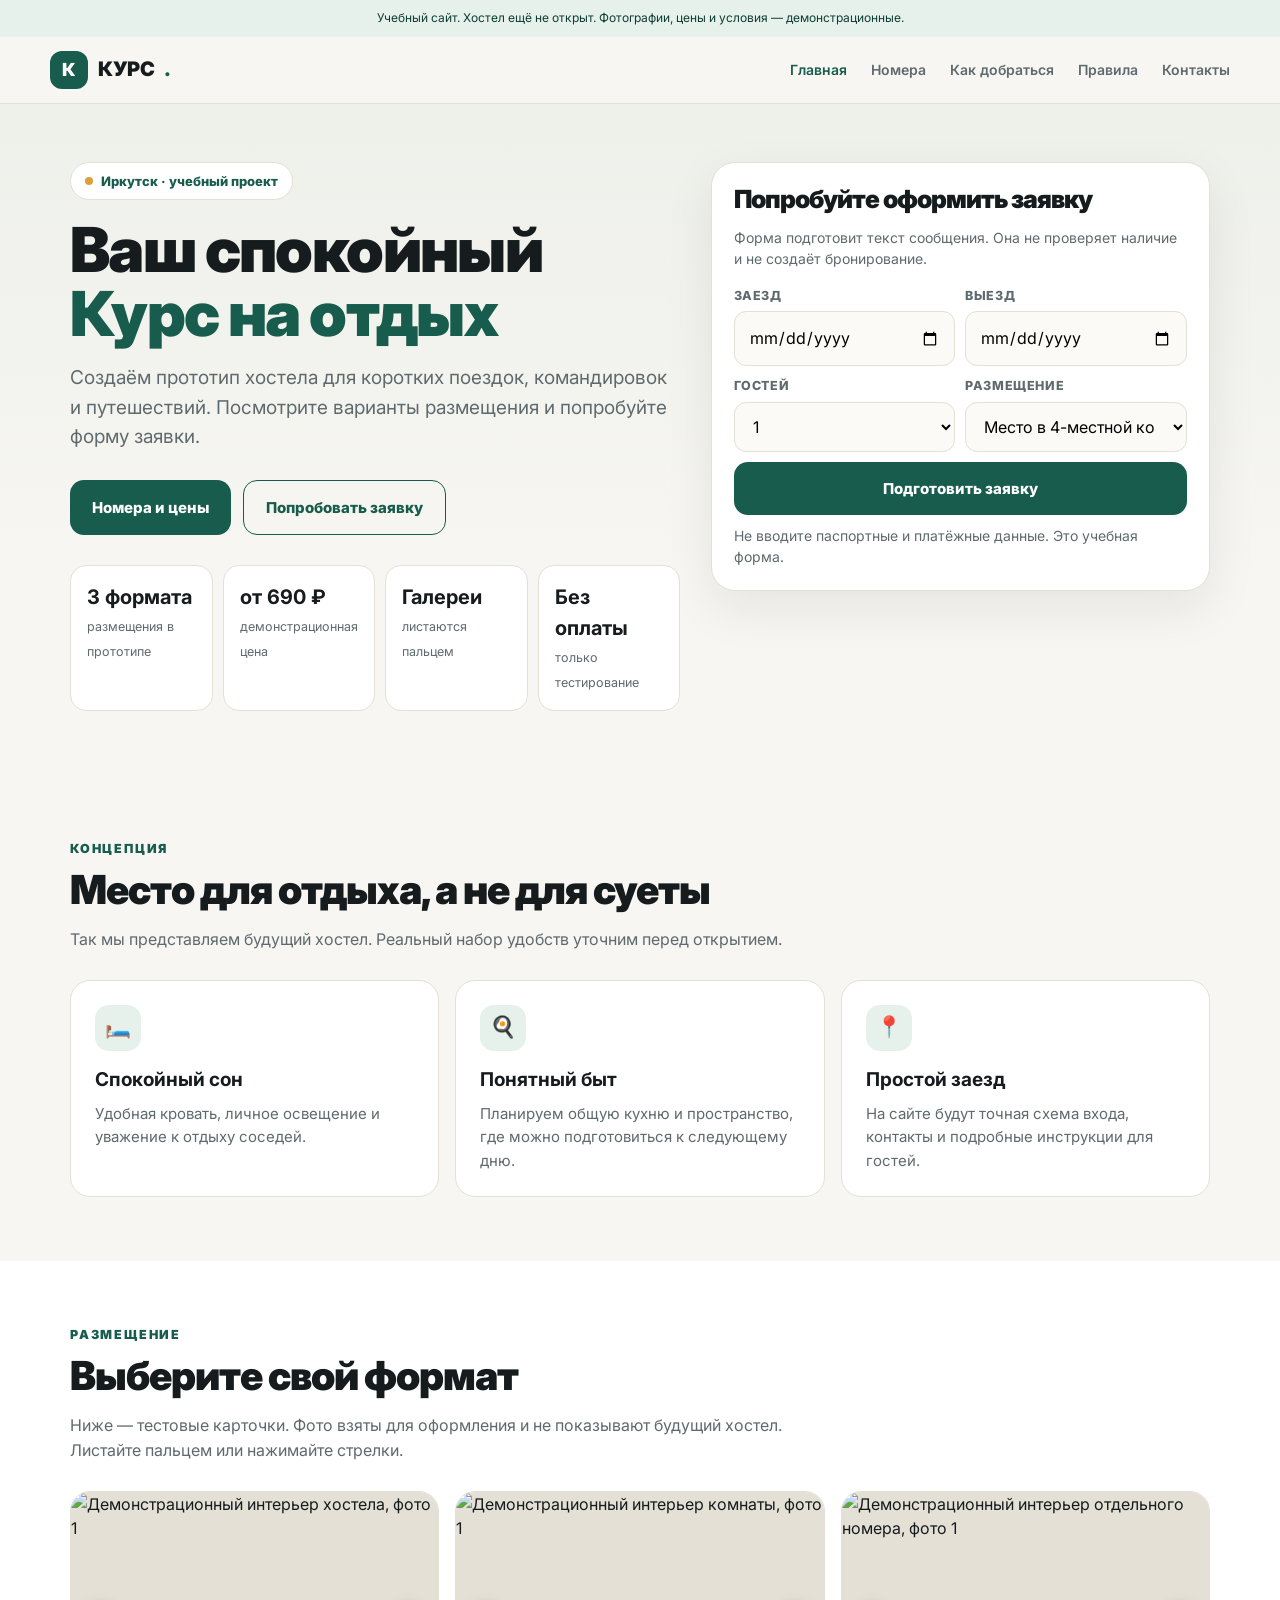
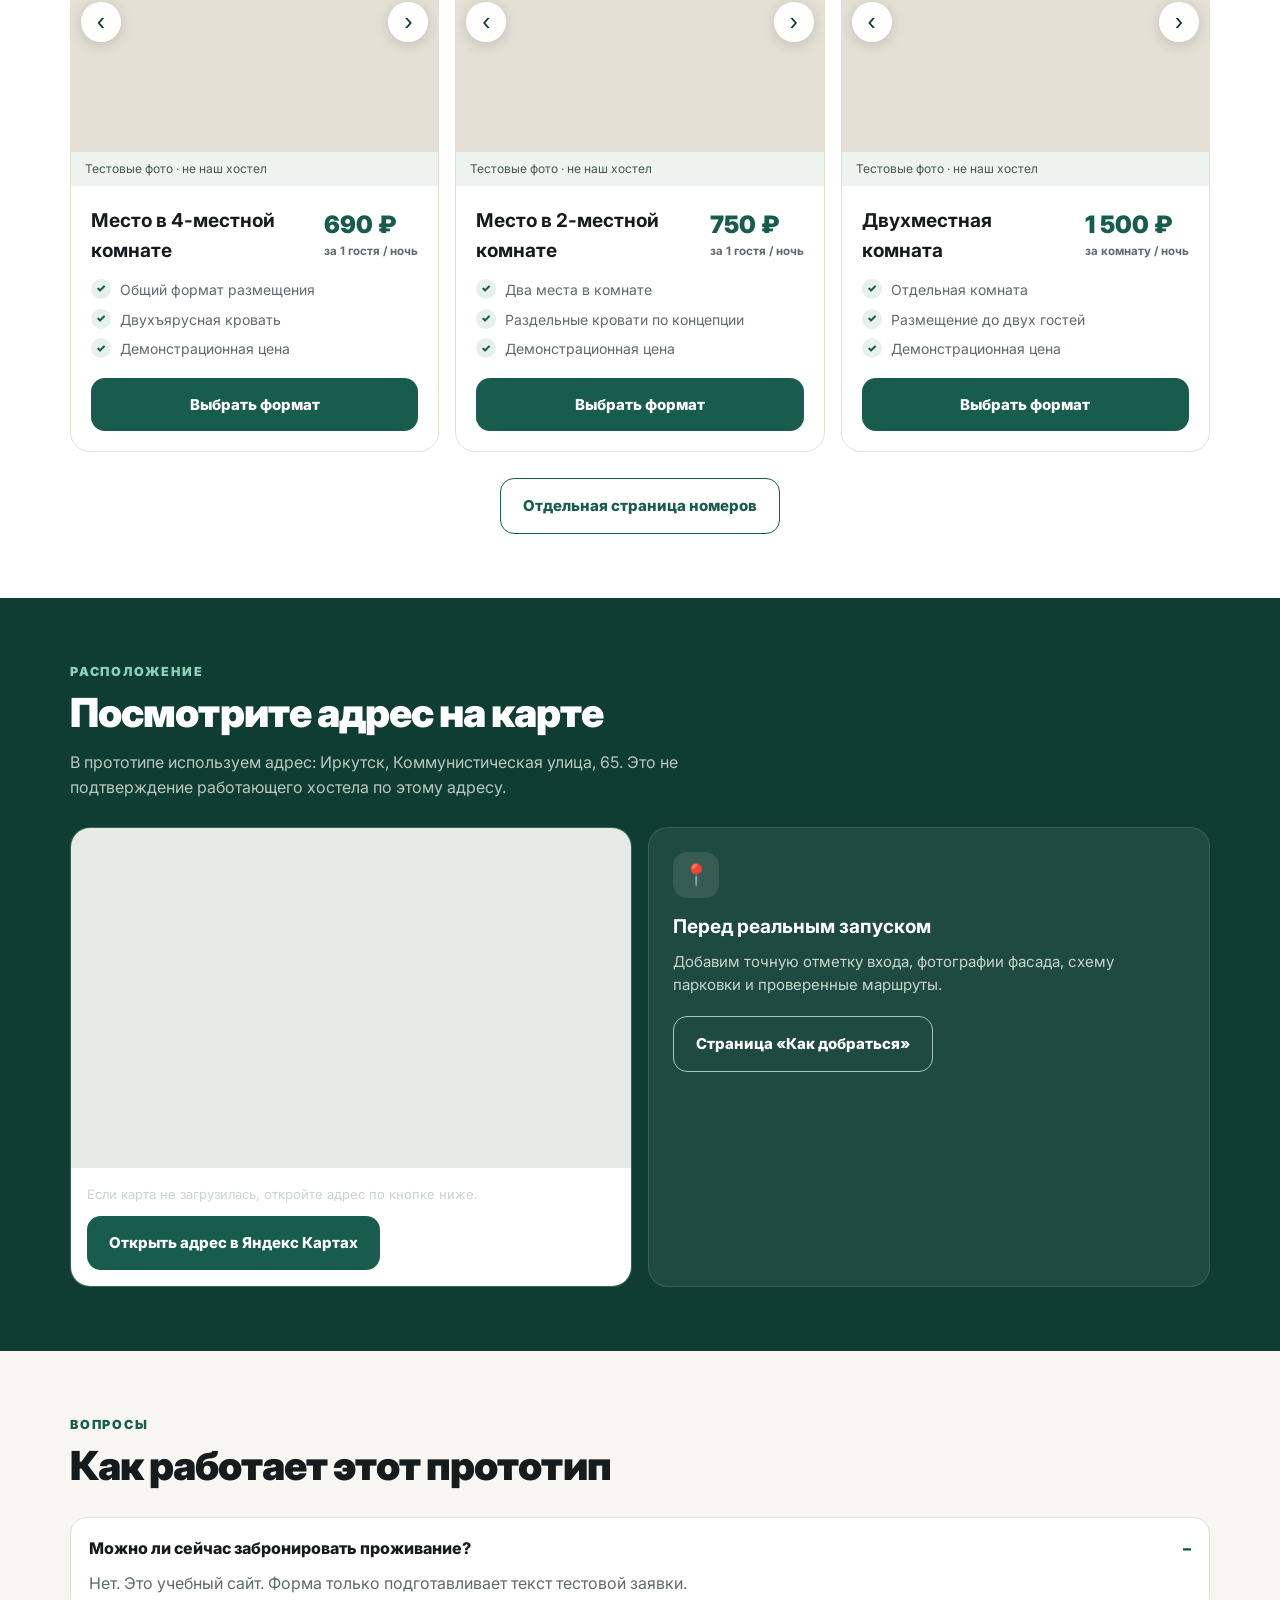
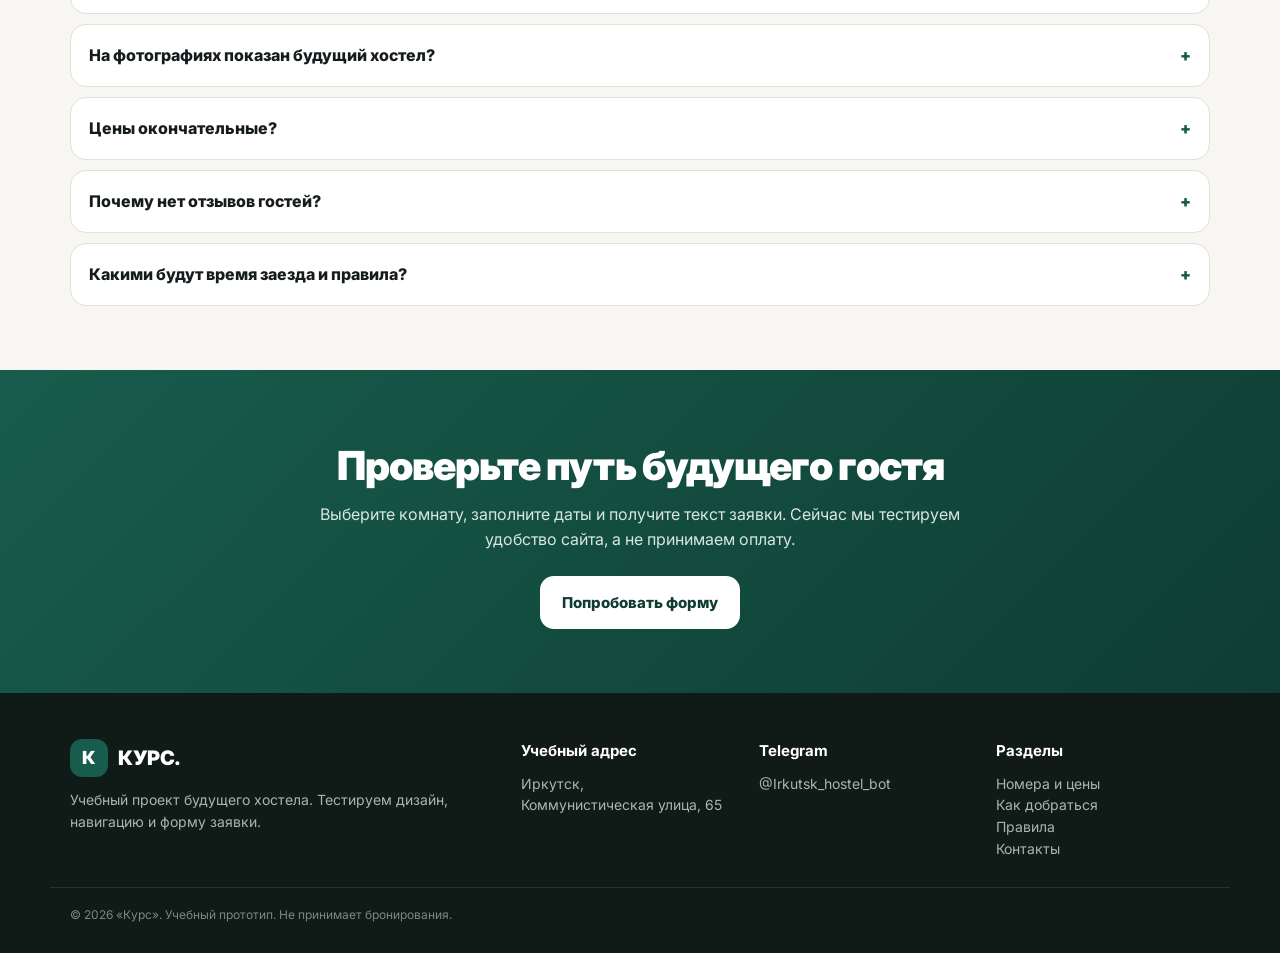
==== commit e506ada6: "Update print statement from 'Hello' to 'Goodbye'" ====
--- a/index.html
+++ b/index.html
@@ -3,45 +3,245 @@
 <head>
   <meta charset="utf-8">
   <meta name="viewport" content="width=device-width, initial-scale=1">
-  <title>Курс — спокойный хостел в Иркутске | от 690 ₽</title>
-  <meta name="description" content="Хостел «Курс» в Иркутске: чистые комнаты, удобные кровати, Wi-Fi, кухня и парковка. От 690 ₽. Удобно из аэропорта и с вокзала.">
+  <meta name="robots" content="noindex, nofollow">
+
+  <title>Курс — учебный сайт хостела в Иркутске</title>
+  <meta
+    name="description"
+    content="Учебный прототип сайта хостела «Курс»: комнаты, демонстрационные цены, галереи и форма заявки.">
+
   <link rel="stylesheet" href="style.css">
+
+  <style>
+    .test-banner {
+      padding: 9px 20px;
+      background: #e7f1ec;
+      color: #0f3d33;
+      text-align: center;
+      font-size: 12px;
+    }
+
+    .menu a[aria-current="page"] {
+      color: var(--green);
+    }
+
+    .gallery-wrap {
+      position: relative;
+      min-width: 0;
+    }
+
+    .gallery {
+      gap: 0;
+    }
+
+    .gallery img {
+      min-width: 100%;
+      aspect-ratio: 4 / 3;
+      background: #e4e0d6;
+    }
+
+    .gallery-arrow {
+      position: absolute;
+      top: 50%;
+      transform: translateY(-50%);
+      width: 40px;
+      height: 40px;
+      border: 0;
+      border-radius: 50%;
+      background: rgba(255, 255, 255, 0.95);
+      color: #0f3d33;
+      font-size: 25px;
+      cursor: pointer;
+      box-shadow: 0 3px 14px rgba(0, 0, 0, 0.15);
+    }
+
+    .gallery-arrow.prev {
+      left: 10px;
+    }
+
+    .gallery-arrow.next {
+      right: 10px;
+    }
+
+    .photo-note {
+      padding: 8px 14px;
+      background: #eef3ef;
+      color: #47564e;
+      font-size: 12px;
+    }
+
+    .room-top {
+      flex-wrap: wrap;
+    }
+
+    .room-top h3 {
+      flex: 1 1 170px;
+    }
+
+    .room,
+    .grid > * {
+      min-width: 0;
+    }
+
+    .drawer-panel {
+      overflow-y: auto;
+    }
+
+    .drawer-panel .btn {
+      color: white;
+      background: var(--green);
+    }
+
+    .drawer-panel .btn:hover {
+      color: white;
+      background: var(--green-dark);
+    }
+
+    .map-frame {
+      display: block;
+      width: 100%;
+      height: 340px;
+      border: 0;
+      background: #e7ebe5;
+    }
+
+    .map-actions {
+      padding: 16px;
+      background: #fff;
+      color: var(--ink);
+    }
+
+    .map-actions p {
+      margin-bottom: 12px;
+      font-size: 13px;
+      color: var(--muted);
+    }
+
+    .message-box {
+      margin-top: 18px;
+      padding-top: 18px;
+      border-top: 1px solid var(--line);
+    }
+
+    .message-box[hidden] {
+      display: none;
+    }
+
+    .message-box textarea {
+      width: 100%;
+      min-height: 190px;
+      margin: 12px 0;
+      padding: 12px;
+      border: 1px solid var(--line);
+      border-radius: 12px;
+      background: #fbfaf7;
+      color: var(--ink);
+      font: inherit;
+      font-size: 14px;
+      resize: vertical;
+    }
+
+    .message-actions {
+      display: flex;
+      flex-wrap: wrap;
+      gap: 10px;
+    }
+
+    .status {
+      min-height: 22px;
+      margin-top: 10px;
+      font-size: 13px;
+      color: var(--green);
+    }
+
+    .mobile-bar {
+      padding-bottom: calc(10px + env(safe-area-inset-bottom));
+    }
+
+    body {
+      padding-bottom: calc(84px + env(safe-area-inset-bottom));
+    }
+
+    :focus-visible {
+      outline: 3px solid #d9a13b;
+      outline-offset: 4px;
+    }
+
+    @media (min-width: 860px) {
+      .mobile-bar {
+        display: none;
+      }
+
+      body {
+        padding-bottom: 0;
+      }
+    }
+
+    @media (prefers-reduced-motion: reduce) {
+      html {
+        scroll-behavior: auto;
+      }
+    }
+  </style>
 </head>
+
 <body>
+
+<div class="test-banner">
+  Учебный сайт. Хостел ещё не открыт.
+  Фотографии, цены и условия — демонстрационные.
+</div>
 
 <header>
   <div class="container nav">
-    <a class="brand" href="index.html">
-      <div class="brand-mark">К</div>
+    <a class="brand" href="index.html" aria-label="Курс — главная">
+      <span class="brand-mark" style="color: white;">К</span>
       КУРС<span>.</span>
     </a>
 
-    <nav class="menu">
+    <nav class="menu" aria-label="Основная навигация">
+      <a href="index.html" aria-current="page">Главная</a>
       <a href="rooms.html">Номера</a>
       <a href="directions.html">Как добраться</a>
       <a href="rules.html">Правила</a>
       <a href="contacts.html">Контакты</a>
     </nav>
 
-    <button class="burger" onclick="document.getElementById('drawer').classList.add('open')" aria-label="Меню">
+    <button
+      class="burger"
+      id="open-menu"
+      type="button"
+      aria-label="Открыть меню"
+      aria-controls="mobile-menu"
+      aria-expanded="false">
       <span></span>
     </button>
   </div>
 </header>
 
-<div class="drawer" id="drawer">
-  <div class="drawer-bg" onclick="document.getElementById('drawer').classList.remove('open')"></div>
-
-  <div class="drawer-panel">
-    <button class="drawer-close" onclick="document.getElementById('drawer').classList.remove('open')">×</button>
-
-    <a href="index.html">Главная</a>
+<div class="drawer" id="mobile-menu" hidden>
+  <div class="drawer-bg" id="menu-backdrop"></div>
+
+  <div
+    class="drawer-panel"
+    role="dialog"
+    aria-modal="true"
+    aria-label="Навигация по сайту">
+
+    <button
+      class="drawer-close"
+      id="close-menu"
+      type="button"
+      aria-label="Закрыть меню">
+      ×
+    </button>
+
+    <a href="index.html" aria-current="page">Главная</a>
     <a href="rooms.html">Номера и цены</a>
     <a href="directions.html">Как добраться</a>
     <a href="rules.html">Правила и FAQ</a>
     <a href="contacts.html">Контакты</a>
-
-    <a class="btn" href="https://t.me/Irkutsk_hostel_bot">Забронировать</a>
+    <a class="btn" href="#booking">Тестовая заявка</a>
   </div>
 </div>
 
@@ -49,235 +249,389 @@
 
   <section class="hero">
     <div class="container hero-grid">
+
       <div>
         <div class="eyebrow">
           <span class="dot"></span>
-          Иркутск • Октябрьский район
+          Иркутск · учебный проект
         </div>
 
         <h1>
-          Спокойная остановка <em>перед Байкалом</em>
+          Ваш спокойный <em>Курс на отдых</em>
         </h1>
 
         <p class="lead">
-          Чистые комнаты, удобные кровати, Wi-Fi, кухня и парковка.
-          Для командировок, работы, транзита и поездок к Байкалу.
+          Создаём прототип хостела для коротких поездок,
+          командировок и путешествий.
+          Посмотрите варианты размещения и попробуйте форму заявки.
         </p>
 
         <div class="hero-actions">
-          <a class="btn" href="https://t.me/Irkutsk_hostel_bot">Забронировать в Telegram</a>
-          <a class="btn ghost" href="rooms.html">Посмотреть номера</a>
+          <a class="btn" href="rooms.html">Номера и цены</a>
+          <a class="btn ghost" href="#booking">Попробовать заявку</a>
         </div>
 
         <div class="facts">
-          <div class="fact"><b>42</b><span>места</span></div>
-          <div class="fact"><b>от 690 ₽</b><span>за ночь</span></div>
-          <div class="fact"><b>Wi-Fi</b><span>и общая кухня</span></div>
-          <div class="fact"><b>Парковка</b><span>для гостей</span></div>
+          <div class="fact">
+            <b>3 формата</b>
+            <span>размещения в прототипе</span>
+          </div>
+
+          <div class="fact">
+            <b>от 690 ₽</b>
+            <span>демонстрационная цена</span>
+          </div>
+
+          <div class="fact">
+            <b>Галереи</b>
+            <span>листаются пальцем</span>
+          </div>
+
+          <div class="fact">
+            <b>Без оплаты</b>
+            <span>только тестирование</span>
+          </div>
         </div>
       </div>
 
-      <div class="booking">
-        <h3>Проверить свободные даты</h3>
-        <p>Заполните данные — откроется Telegram с готовым сообщением.</p>
-
-        <form class="form" onsubmit="return sendBooking(event)">
+      <div class="booking" id="booking">
+        <h2 style="font-size: 25px; margin-top: 0;">
+          Попробуйте оформить заявку
+        </h2>
+
+        <p>
+          Форма подготовит текст сообщения.
+          Она не проверяет наличие и не создаёт бронирование.
+        </p>
+
+        <form class="form" id="booking-form">
           <div class="field">
-            <label>Заезд</label>
-            <input type="date" id="in" required>
+            <label for="check-in">Заезд</label>
+            <input
+              type="date"
+              id="check-in"
+              name="check-in"
+              required>
           </div>
 
           <div class="field">
-            <label>Выезд</label>
-            <input type="date" id="out" required>
+            <label for="check-out">Выезд</label>
+            <input
+              type="date"
+              id="check-out"
+              name="check-out"
+              required>
           </div>
 
           <div class="field">
-            <label>Гостей</label>
-            <select id="guests">
-              <option>1 гость</option>
-              <option>2 гостя</option>
-              <option>3 гостя</option>
-              <option>4 гостя</option>
-              <option>5+ гостей</option>
+            <label for="guests">Гостей</label>
+            <select id="guests" name="guests">
+              <option value="1">1</option>
+              <option value="2">2</option>
+              <option value="3">3</option>
+              <option value="4">4</option>
+              <option value="5 и более">5 и более</option>
             </select>
           </div>
 
           <div class="field">
-            <label>Формат</label>
-            <select id="type">
-              <option>Место в 4-местной</option>
-              <option>Место в 2-местной</option>
+            <label for="room-type">Размещение</label>
+            <select id="room-type" name="room-type">
+              <option>Место в 4-местной комнате</option>
+              <option>Место в 2-местной комнате</option>
               <option>Двухместная комната</option>
-              <option>Подскажите вариант</option>
+              <option>Помогите выбрать</option>
             </select>
           </div>
 
-          <button class="btn full" type="submit">Проверить наличие</button>
+          <button class="btn full" type="submit">
+            Подготовить заявку
+          </button>
         </form>
 
+        <div class="message-box" id="message-box" hidden>
+          <h3>Текст готов</h3>
+          <p>
+            Скопируйте сообщение, откройте Telegram
+            и вставьте его в чат самостоятельно.
+          </p>
+
+          <textarea
+            id="booking-message"
+            aria-label="Подготовленный текст заявки"
+            readonly></textarea>
+
+          <div class="message-actions">
+            <button class="btn" id="copy-message" type="button">
+              Скопировать
+            </button>
+
+            <a
+              class="btn ghost"
+              href="https://t.me/Irkutsk_hostel_bot"
+              target="_blank"
+              rel="noopener noreferrer">
+              Открыть Telegram
+            </a>
+          </div>
+
+          <p class="status" id="copy-status" role="status"></p>
+        </div>
+
         <p class="note">
-          Бронирование и вопросы — через Telegram: @Irkutsk_hostel_bot
+          Не вводите паспортные и платёжные данные.
+          Это учебная форма.
         </p>
       </div>
+
     </div>
   </section>
 
   <section>
     <div class="container">
       <div class="section-head">
-        <div class="kicker">Почему Курс</div>
-        <h2>Спокойно. Чисто. Понятно.</h2>
+        <div class="kicker">Концепция</div>
+        <h2>Место для отдыха, а не для суеты</h2>
         <p class="sub">
-          Мы не обещаем люкс. Мы создаём место, где можно выспаться,
-          привести себя в порядок и продолжить дорогу.
+          Так мы представляем будущий хостел.
+          Реальный набор удобств уточним перед открытием.
         </p>
       </div>
 
-      <div class="grid four">
+      <div class="grid three">
         <div class="card">
-          <div class="icon">🛏️</div>
-          <h3>Удобный сон</h3>
-          <p>Удобные кровати, свежее бельё и тишина после 23:00.</p>
+          <div class="icon" aria-hidden="true">🛏️</div>
+          <h3>Спокойный сон</h3>
+          <p>
+            Удобная кровать, личное освещение
+            и уважение к отдыху соседей.
+          </p>
         </div>
 
         <div class="card">
-          <div class="icon">🧼</div>
-          <h3>Чистота</h3>
-          <p>Свежий ремонт, чистые санузлы, душевые и общие зоны.</p>
+          <div class="icon" aria-hidden="true">🍳</div>
+          <h3>Понятный быт</h3>
+          <p>
+            Планируем общую кухню и пространство,
+            где можно подготовиться к следующему дню.
+          </p>
         </div>
 
         <div class="card">
-          <div class="icon">📶</div>
-          <h3>Wi-Fi и кухня</h3>
-          <p>Можно поработать, поесть и подготовиться к следующему дню.</p>
-        </div>
-
-        <div class="card">
-          <div class="icon">🚗</div>
-          <h3>Парковка</h3>
-          <p>Удобно для тех, кто приехал на автомобиле.</p>
+          <div class="icon" aria-hidden="true">📍</div>
+          <h3>Простой заезд</h3>
+          <p>
+            На сайте будут точная схема входа,
+            контакты и подробные инструкции для гостей.
+          </p>
         </div>
       </div>
     </div>
   </section>
 
-  <section style="background: #fff;">
+  <section style="background: white;" id="rooms">
     <div class="container">
       <div class="section-head">
-        <div class="kicker">Номера</div>
+        <div class="kicker">Размещение</div>
         <h2>Выберите свой формат</h2>
         <p class="sub">
-          Фото временные — для демонстрации карусели.
-          Позже заменим на реальные фотографии хостела.
+          Ниже — тестовые карточки.
+          Фото взяты для оформления и не показывают будущий хостел.
+          Листайте пальцем или нажимайте стрелки.
         </p>
       </div>
 
       <div class="grid three">
 
-        <div class="card room">
-          <div class="gallery">
-            <img src="https://images.unsplash.com/photo-1555854877-bab0e564b8d5?auto=format&fit=crop&w=900&q=70" alt="Тестовое фото комнаты">
-            <img src="https://images.unsplash.com/photo-1590490360182-c33d57733427?auto=format&fit=crop&w=900&q=70" alt="Тестовое фото комнаты">
-          </div>
+        <article class="card room">
+          <div class="gallery-wrap">
+            <div class="gallery" aria-label="Тестовая галерея общей комнаты">
+              <img
+                src="https://images.unsplash.com/photo-1555854877-bab0e564b8d5?auto=format&amp;fit=crop&amp;w=800&amp;q=75"
+                alt="Демонстрационный интерьер хостела, фото 1"
+                loading="lazy"
+                width="800"
+                height="600">
+
+              <img
+                src="https://images.unsplash.com/photo-1590490360182-c33d57733427?auto=format&amp;fit=crop&amp;w=800&amp;q=75"
+                alt="Демонстрационный интерьер, фото 2"
+                loading="lazy"
+                width="800"
+                height="600">
+            </div>
+
+            <button
+              class="gallery-arrow prev"
+              type="button"
+              data-direction="-1"
+              aria-label="Предыдущее фото">
+              ‹
+            </button>
+
+            <button
+              class="gallery-arrow next"
+              type="button"
+              data-direction="1"
+              aria-label="Следующее фото">
+              ›
+            </button>
+          </div>
+
+          <div class="photo-note">Тестовые фото · не наш хостел</div>
 
           <div class="room-body">
             <div class="room-top">
               <h3>Место в 4-местной комнате</h3>
-              <div class="price">690 ₽<small>за ночь</small></div>
+              <div class="price">
+                690 ₽
+                <small>за 1 гостя / ночь</small>
+              </div>
             </div>
 
             <ul>
-              <li><span class="check">✓</span> Двухъярусная кровать</li>
-              <li><span class="check">✓</span> Розетка и свет</li>
-              <li><span class="check">✓</span> Бельё и полотенце</li>
+              <li><span class="check">✓</span>Общий формат размещения</li>
+              <li><span class="check">✓</span>Двухъярусная кровать</li>
+              <li><span class="check">✓</span>Демонстрационная цена</li>
             </ul>
 
-            <a class="btn" href="https://t.me/Irkutsk_hostel_bot">Проверить наличие</a>
-          </div>
-        </div>
-
-        <div class="card room">
-          <div class="gallery">
-            <img src="https://images.unsplash.com/photo-1522771731526-281b37dd1902?auto=format&fit=crop&w=900&q=70" alt="Тестовое фото комнаты">
-            <img src="https://images.unsplash.com/photo-1505693314120-0d443867891c?auto=format&fit=crop&w=900&q=70" alt="Тестовое фото комнаты">
-          </div>
+            <button
+              class="btn choose-room"
+              type="button"
+              data-room="Место в 4-местной комнате">
+              Выбрать формат
+            </button>
+          </div>
+        </article>
+
+        <article class="card room">
+          <div class="gallery-wrap">
+            <div class="gallery" aria-label="Тестовая галерея комнаты на двоих">
+              <img
+                src="https://images.unsplash.com/photo-1522771731526-281b37dd1902?auto=format&amp;fit=crop&amp;w=800&amp;q=75"
+                alt="Демонстрационный интерьер комнаты, фото 1"
+                loading="lazy"
+                width="800"
+                height="600">
+
+              <img
+                src="https://images.unsplash.com/photo-1505693314120-0d443867891c?auto=format&amp;fit=crop&amp;w=800&amp;q=75"
+                alt="Демонстрационный интерьер комнаты, фото 2"
+                loading="lazy"
+                width="800"
+                height="600">
+            </div>
+
+            <button
+              class="gallery-arrow prev"
+              type="button"
+              data-direction="-1"
+              aria-label="Предыдущее фото">
+              ‹
+            </button>
+
+            <button
+              class="gallery-arrow next"
+              type="button"
+              data-direction="1"
+              aria-label="Следующее фото">
+              ›
+            </button>
+          </div>
+
+          <div class="photo-note">Тестовые фото · не наш хостел</div>
 
           <div class="room-body">
             <div class="room-top">
               <h3>Место в 2-местной комнате</h3>
-              <div class="price">750 ₽<small>за ночь</small></div>
+              <div class="price">
+                750 ₽
+                <small>за 1 гостя / ночь</small>
+              </div>
             </div>
 
             <ul>
-              <li><span class="check">✓</span> Две односпальные кровати</li>
-              <li><span class="check">✓</span> Спокойный формат</li>
-              <li><span class="check">✓</span> Шкаф, стол и тумбочки</li>
+              <li><span class="check">✓</span>Два места в комнате</li>
+              <li><span class="check">✓</span>Раздельные кровати по концепции</li>
+              <li><span class="check">✓</span>Демонстрационная цена</li>
             </ul>
 
-            <a class="btn" href="https://t.me/Irkutsk_hostel_bot">Проверить наличие</a>
-          </div>
-        </div>
-
-        <div class="card room">
-          <div class="gallery">
-            <img src="https://images.unsplash.com/photo-1611892440504-42a792e24d32?auto=format&fit=crop&w=900&q=70" alt="Тестовое фото комнаты">
-            <img src="https://images.unsplash.com/photo-1598928506311-c55ded91a20c?auto=format&fit=crop&w=900&q=70" alt="Тестовое фото комнаты">
-          </div>
+            <button
+              class="btn choose-room"
+              type="button"
+              data-room="Место в 2-местной комнате">
+              Выбрать формат
+            </button>
+          </div>
+        </article>
+
+        <article class="card room">
+          <div class="gallery-wrap">
+            <div class="gallery" aria-label="Тестовая галерея отдельной комнаты">
+              <img
+                src="https://images.unsplash.com/photo-1611892440504-42a792e24d32?auto=format&amp;fit=crop&amp;w=800&amp;q=75"
+                alt="Демонстрационный интерьер отдельного номера, фото 1"
+                loading="lazy"
+                width="800"
+                height="600">
+
+              <img
+                src="https://images.unsplash.com/photo-1598928506311-c55ded91a20c?auto=format&amp;fit=crop&amp;w=800&amp;q=75"
+                alt="Демонстрационный интерьер отдельного номера, фото 2"
+                loading="lazy"
+                width="800"
+                height="600">
+            </div>
+
+            <button
+              class="gallery-arrow prev"
+              type="button"
+              data-direction="-1"
+              aria-label="Предыдущее фото">
+              ‹
+            </button>
+
+            <button
+              class="gallery-arrow next"
+              type="button"
+              data-direction="1"
+              aria-label="Следующее фото">
+              ›
+            </button>
+          </div>
+
+          <div class="photo-note">Тестовые фото · не наш хостел</div>
 
           <div class="room-body">
             <div class="room-top">
               <h3>Двухместная комната</h3>
-              <div class="price">1 500 ₽<small>за ночь</small></div>
+              <div class="price">
+                1 500 ₽
+                <small>за комнату / ночь</small>
+              </div>
             </div>
 
             <ul>
-              <li><span class="check">✓</span> Двуспальная кровать</li>
-              <li><span class="check">✓</span> Для двоих</li>
-              <li><span class="check">✓</span> Бельё и полотенце</li>
+              <li><span class="check">✓</span>Отдельная комната</li>
+              <li><span class="check">✓</span>Размещение до двух гостей</li>
+              <li><span class="check">✓</span>Демонстрационная цена</li>
             </ul>
 
-            <a class="btn" href="https://t.me/Irkutsk_hostel_bot">Проверить наличие</a>
-          </div>
-        </div>
+            <button
+              class="btn choose-room"
+              type="button"
+              data-room="Двухместная комната">
+              Выбрать формат
+            </button>
+          </div>
+        </article>
 
       </div>
 
       <div style="text-align: center; margin-top: 26px;">
-        <a class="btn ghost" href="rooms.html">Все номера и цены</a>
-      </div>
-    </div>
-  </section>
-
-  <section class="reviews">
-    <div class="container">
-      <div class="section-head">
-        <div class="kicker">Отзывы</div>
-        <h2>Что говорят гости</h2>
-        <p class="sub">
-          Здесь пока примеры отзывов для теста.
-          Позже добавим реальные отзывы гостей.
-        </p>
-      </div>
-
-      <div class="grid three">
-        <div class="review">
-          <div class="stars">★★★★★</div>
-          <p>«Приехала в командировку, всё чисто, тихо, удобно добираться. Отличный вариант на несколько ночей.»</p>
-          <div class="review-author">Анна • командировка</div>
-        </div>
-
-        <div class="review">
-          <div class="stars">★★★★★</div>
-          <p>«Останавливался перед поездкой на Байкал. Понравились кухня, Wi-Fi и спокойная атмосфера.»</p>
-          <div class="review-author">Дмитрий • путешествие</div>
-        </div>
-
-        <div class="review">
-          <div class="stars">★★★★☆</div>
-          <p>«Удобное расположение, парковка рядом, быстро ответили в Telegram и помогли с маршрутом.»</p>
-          <div class="review-author">Игорь • на автомобиле</div>
-        </div>
+        <a class="btn ghost" href="rooms.html">
+          Отдельная страница номеров
+        </a>
       </div>
     </div>
   </section>
@@ -286,31 +640,52 @@
     <div class="container">
       <div class="section-head">
         <div class="kicker">Расположение</div>
-        <h2>Удобно начать путь к Байкалу</h2>
+        <h2>Посмотрите адрес на карте</h2>
         <p class="sub">
-          Хостел находится в Октябрьском районе Иркутска.
-          Отсюда удобно добираться в центр, в аэропорт и в сторону Байкала.
+          В прототипе используем адрес:
+          Иркутск, Коммунистическая улица, 65.
+          Это не подтверждение работающего хостела по этому адресу.
         </p>
       </div>
 
       <div class="grid two">
         <div class="card map-card">
-          <div class="map-placeholder">
-            Здесь будет интерактивная карта<br>
-            Яндекс Карты или 2ГИС
+          <iframe
+            class="map-frame"
+            src="https://yandex.ru/map-widget/v1/?text=Иркутск%2C%20Коммунистическая%20улица%2C%2065&amp;z=16"
+            loading="lazy"
+            title="Поиск учебного адреса на Яндекс Картах">
+          </iframe>
+
+          <div class="map-actions">
+            <p>
+              Если карта не загрузилась, откройте адрес
+              по кнопке ниже.
+            </p>
+
+            <a
+              class="btn"
+              href="https://yandex.ru/maps/?text=Иркутск%2C%20Коммунистическая%20улица%2C%2065"
+              target="_blank"
+              rel="noopener noreferrer">
+              Открыть адрес в Яндекс Картах
+            </a>
           </div>
         </div>
 
         <div class="card">
-          <div class="icon">📍</div>
-          <h3>Адрес</h3>
+          <div class="icon" aria-hidden="true">📍</div>
+          <h3>Перед реальным запуском</h3>
           <p>
-            Иркутск, Коммунистическая улица, 65<br>
-            Октябрьский район
+            Добавим точную отметку входа, фотографии фасада,
+            схему парковки и проверенные маршруты.
           </p>
 
-          <a class="btn ghost" style="margin-top: 16px; color: #fff; border-color: rgba(255,255,255,.4);" href="directions.html">
-            Как добраться
+          <a
+            class="btn ghost"
+            style="margin-top: 20px; color: white; border-color: #a9c6ba;"
+            href="directions.html">
+            Страница «Как добраться»
           </a>
         </div>
       </div>
@@ -321,28 +696,49 @@
     <div class="container">
       <div class="section-head">
         <div class="kicker">Вопросы</div>
-        <h2>Частые вопросы</h2>
+        <h2>Как работает этот прототип</h2>
       </div>
 
       <div class="faq">
         <details open>
-          <summary>Во сколько заселение?</summary>
-          <p>Заселение с 14:00. Ранний заезд возможен по наличию мест — напишите в Telegram.</p>
+          <summary>Можно ли сейчас забронировать проживание?</summary>
+          <p>
+            Нет. Это учебный сайт.
+            Форма только подготавливает текст тестовой заявки.
+          </p>
         </details>
 
         <details>
-          <summary>Во сколько выезд?</summary>
-          <p>Выезд до 12:00. Поздний выезд — по договорённости.</p>
+          <summary>На фотографиях показан будущий хостел?</summary>
+          <p>
+            Нет. Это временные изображения для проверки дизайна
+            и перелистывания галерей.
+          </p>
         </details>
 
         <details>
-          <summary>Есть ли парковка?</summary>
-          <p>Да, для гостей предусмотрена парковка.</p>
+          <summary>Цены окончательные?</summary>
+          <p>
+            Нет. 690, 750 и 1 500 рублей используются
+            как демонстрационные значения.
+          </p>
         </details>
 
         <details>
-          <summary>Можно ли с животными?</summary>
-          <p>К сожалению, животных мы не размещаем.</p>
+          <summary>Почему нет отзывов гостей?</summary>
+          <p>
+            Хостел ещё не открыт.
+            Реальные отзывы добавим после начала работы.
+            Выдуманные отзывы за настоящие не выдаём.
+          </p>
+        </details>
+
+        <details>
+          <summary>Какими будут время заезда и правила?</summary>
+          <p>
+            Условия определим перед открытием.
+            Значения на других страницах пока учебные.
+          </p>
         </details>
       </div>
     </div>
@@ -350,9 +746,12 @@
 
   <section class="cta">
     <div class="container">
-      <h2>Планируете поездку в Иркутск?</h2>
-      <p>Напишите в Telegram — подскажем свободные даты, тарифы и как добраться.</p>
-      <a class="btn" href="https://t.me/Irkutsk_hostel_bot">Написать в Telegram</a>
+      <h2>Проверьте путь будущего гостя</h2>
+      <p>
+        Выберите комнату, заполните даты и получите текст заявки.
+        Сейчас мы тестируем удобство сайта, а не принимаем оплату.
+      </p>
+      <a class="btn" href="#booking">Попробовать форму</a>
     </div>
   </section>
 
@@ -361,30 +760,34 @@
 <footer>
   <div class="container footer-grid">
     <div>
-      <div class="brand" style="color: #fff; margin-bottom: 12px;">
-        <div class="brand-mark">К</div>
+      <a
+        class="brand"
+        href="index.html"
+        style="color: white; margin-bottom: 12px;">
+        <span class="brand-mark" style="color: white;">К</span>
         КУРС.
-      </div>
+      </a>
       <p>
-        Спокойный хостел в Иркутске для командировок, работы,
-        транзита и поездок к Байкалу.
+        Учебный проект будущего хостела.
+        Тестируем дизайн, навигацию и форму заявки.
       </p>
     </div>
 
     <div>
-      <h4>Адрес</h4>
+      <h4>Учебный адрес</h4>
       <p>
         Иркутск,<br>
-        Коммунистическая улица, 65<br>
-        Октябрьский район
+        Коммунистическая улица, 65
       </p>
     </div>
 
     <div>
-      <h4>Связь</h4>
-      <p>
-        <a href="https://t.me/Irkutsk_hostel_bot">Telegram: @Irkutsk_hostel_bot</a>
-      </p>
+      <h4>Telegram</h4>
+      <a
+        href="https://t.me/Irkutsk_hostel_bot"
+        style="overflow-wrap: anywhere;">
+        @Irkutsk_hostel_bot
+      </a>
     </div>
 
     <div>
@@ -392,41 +795,203 @@
       <p>
         <a href="rooms.html">Номера и цены</a><br>
         <a href="directions.html">Как добраться</a><br>
-        <a href="rules.html">Правила и FAQ</a>
+        <a href="rules.html">Правила</a><br>
+        <a href="contacts.html">Контакты</a>
       </p>
     </div>
   </div>
 
   <div class="container copyright">
-    © 2026 Хостел «Курс». Тестовый сайт.
+    © 2026 «Курс». Учебный прототип. Не принимает бронирования.
   </div>
 </footer>
 
 <div class="mobile-bar">
-  <a class="btn ghost" href="https://t.me/Irkutsk_hostel_bot">Telegram</a>
-  <a class="btn" href="https://t.me/Irkutsk_hostel_bot">Забронировать</a>
+  <a class="btn ghost" href="rooms.html">Номера и цены</a>
+  <a class="btn" href="#booking">Тестовая заявка</a>
 </div>
 
 <script>
-function sendBooking(e) {
-  e.preventDefault();
-
-  const checkIn = document.getElementById('in').value;
-  const checkOut = document.getElementById('out').value;
-  const guests = document.getElementById('guests').value;
-  const roomType = document.getElementById('type').value;
-
-  const text = encodeURIComponent(
-    'Здравствуйте! Хочу проверить наличие:\n' +
-    'Заезд: ' + checkIn + '\n' +
-    'Выезд: ' + checkOut + '\n' +
-    'Гостей: ' + guests + '\n' +
-    'Формат: ' + roomType
+  const drawer = document.getElementById('mobile-menu');
+  const openMenuButton = document.getElementById('open-menu');
+  const closeMenuButton = document.getElementById('close-menu');
+  const backdrop = document.getElementById('menu-backdrop');
+
+  function openMenu() {
+    drawer.hidden = false;
+    drawer.classList.add('open');
+    openMenuButton.setAttribute('aria-expanded', 'true');
+    document.body.style.overflow = 'hidden';
+    closeMenuButton.focus();
+  }
+
+  function closeMenu() {
+    drawer.classList.remove('open');
+    drawer.hidden = true;
+    openMenuButton.setAttribute('aria-expanded', 'false');
+    document.body.style.overflow = '';
+    openMenuButton.focus();
+  }
+
+  openMenuButton.addEventListener('click', openMenu);
+  closeMenuButton.addEventListener('click', closeMenu);
+  backdrop.addEventListener('click', closeMenu);
+
+  drawer.querySelectorAll('a').forEach(link => {
+    link.addEventListener('click', closeMenu);
+  });
+
+  document.addEventListener('keydown', event => {
+    if (!drawer.classList.contains('open')) return;
+
+    if (event.key === 'Escape') {
+      closeMenu();
+    }
+
+    if (event.key === 'Tab') {
+      const items = drawer.querySelectorAll('button, a[href]');
+      const first = items[0];
+      const last = items[items.length - 1];
+
+      if (event.shiftKey && document.activeElement === first) {
+        event.preventDefault();
+        last.focus();
+      } else if (!event.shiftKey && document.activeElement === last) {
+        event.preventDefault();
+        first.focus();
+      }
+    }
+  });
+
+  window.addEventListener('resize', () => {
+    if (
+      window.innerWidth >= 860 &&
+      drawer.classList.contains('open')
+    ) {
+      closeMenu();
+    }
+  });
+
+  document.querySelectorAll('.gallery-arrow').forEach(button => {
+    button.addEventListener('click', () => {
+      const gallery = button.parentElement.querySelector('.gallery');
+      const direction = Number(button.dataset.direction);
+
+      gallery.scrollBy({
+        left: direction * gallery.clientWidth,
+        behavior: window.matchMedia(
+          '(prefers-reduced-motion: reduce)'
+        ).matches ? 'auto' : 'smooth'
+      });
+    });
+  });
+
+  const roomType = document.getElementById('room-type');
+
+  document.querySelectorAll('.choose-room').forEach(button => {
+    button.addEventListener('click', () => {
+      roomType.value = button.dataset.room;
+      document.getElementById('booking').scrollIntoView({
+        behavior: window.matchMedia(
+          '(prefers-reduced-motion: reduce)'
+        ).matches ? 'auto' : 'smooth'
+      });
+    });
+  });
+
+  const checkIn = document.getElementById('check-in');
+  const checkOut = document.getElementById('check-out');
+  const bookingForm = document.getElementById('booking-form');
+  const messageBox = document.getElementById('message-box');
+  const messageField = document.getElementById('booking-message');
+  const copyStatus = document.getElementById('copy-status');
+
+  function localDateString(date) {
+    const year = date.getFullYear();
+    const month = String(date.getMonth() + 1).padStart(2, '0');
+    const day = String(date.getDate()).padStart(2, '0');
+    return `${year}-${month}-${day}`;
+  }
+
+  function followingDay(value) {
+    const date = new Date(value + 'T12:00:00');
+    date.setDate(date.getDate() + 1);
+    return localDateString(date);
+  }
+
+  function readableDate(value) {
+    return value.split('-').reverse().join('.');
+  }
+
+  const today = localDateString(new Date());
+  checkIn.min = today;
+  checkOut.min = followingDay(today);
+
+  checkIn.addEventListener('change', () => {
+    checkOut.setCustomValidity('');
+
+    if (!checkIn.value) return;
+
+    checkOut.min = followingDay(checkIn.value);
+
+    if (
+      checkOut.value &&
+      checkOut.value <= checkIn.value
+    ) {
+      checkOut.value = '';
+    }
+  });
+
+  checkOut.addEventListener('input', () => {
+    checkOut.setCustomValidity('');
+  });
+
+  bookingForm.addEventListener('submit', event => {
+    event.preventDefault();
+
+    if (checkOut.value <= checkIn.value) {
+      checkOut.setCustomValidity(
+        'Дата выезда должна быть позже даты заезда.'
+      );
+      checkOut.reportValidity();
+      return;
+    }
+
+    checkOut.setCustomValidity('');
+
+    const guests = document.getElementById('guests').value;
+
+    messageField.value =
+      'Тестовая заявка с учебного сайта «Курс».\n' +
+      'Заезд: ' + readableDate(checkIn.value) + '\n' +
+      'Выезд: ' + readableDate(checkOut.value) + '\n' +
+      'Количество гостей: ' + guests + '\n' +
+      'Формат: ' + roomType.value + '\n' +
+      'Это проверка формы, не реальное бронирование.';
+
+    messageBox.hidden = false;
+    copyStatus.textContent = '';
+  });
+
+  document.getElementById('copy-message').addEventListener(
+    'click',
+    async () => {
+      try {
+        await navigator.clipboard.writeText(messageField.value);
+        copyStatus.textContent =
+          'Скопировано. Теперь откройте Telegram и вставьте текст.';
+      } catch (error) {
+        messageField.focus();
+        messageField.select();
+        messageField.setSelectionRange(
+          0,
+          messageField.value.length
+        );
+        copyStatus.textContent =
+          'Текст выделен. Нажмите «Скопировать» в меню телефона.';
+      }
+    }
   );
-
-  window.open('https://t.me/Irkutsk_hostel_bot?text=' + text, '_blank');
-  return false;
-}
 </script>
 
 </body>
